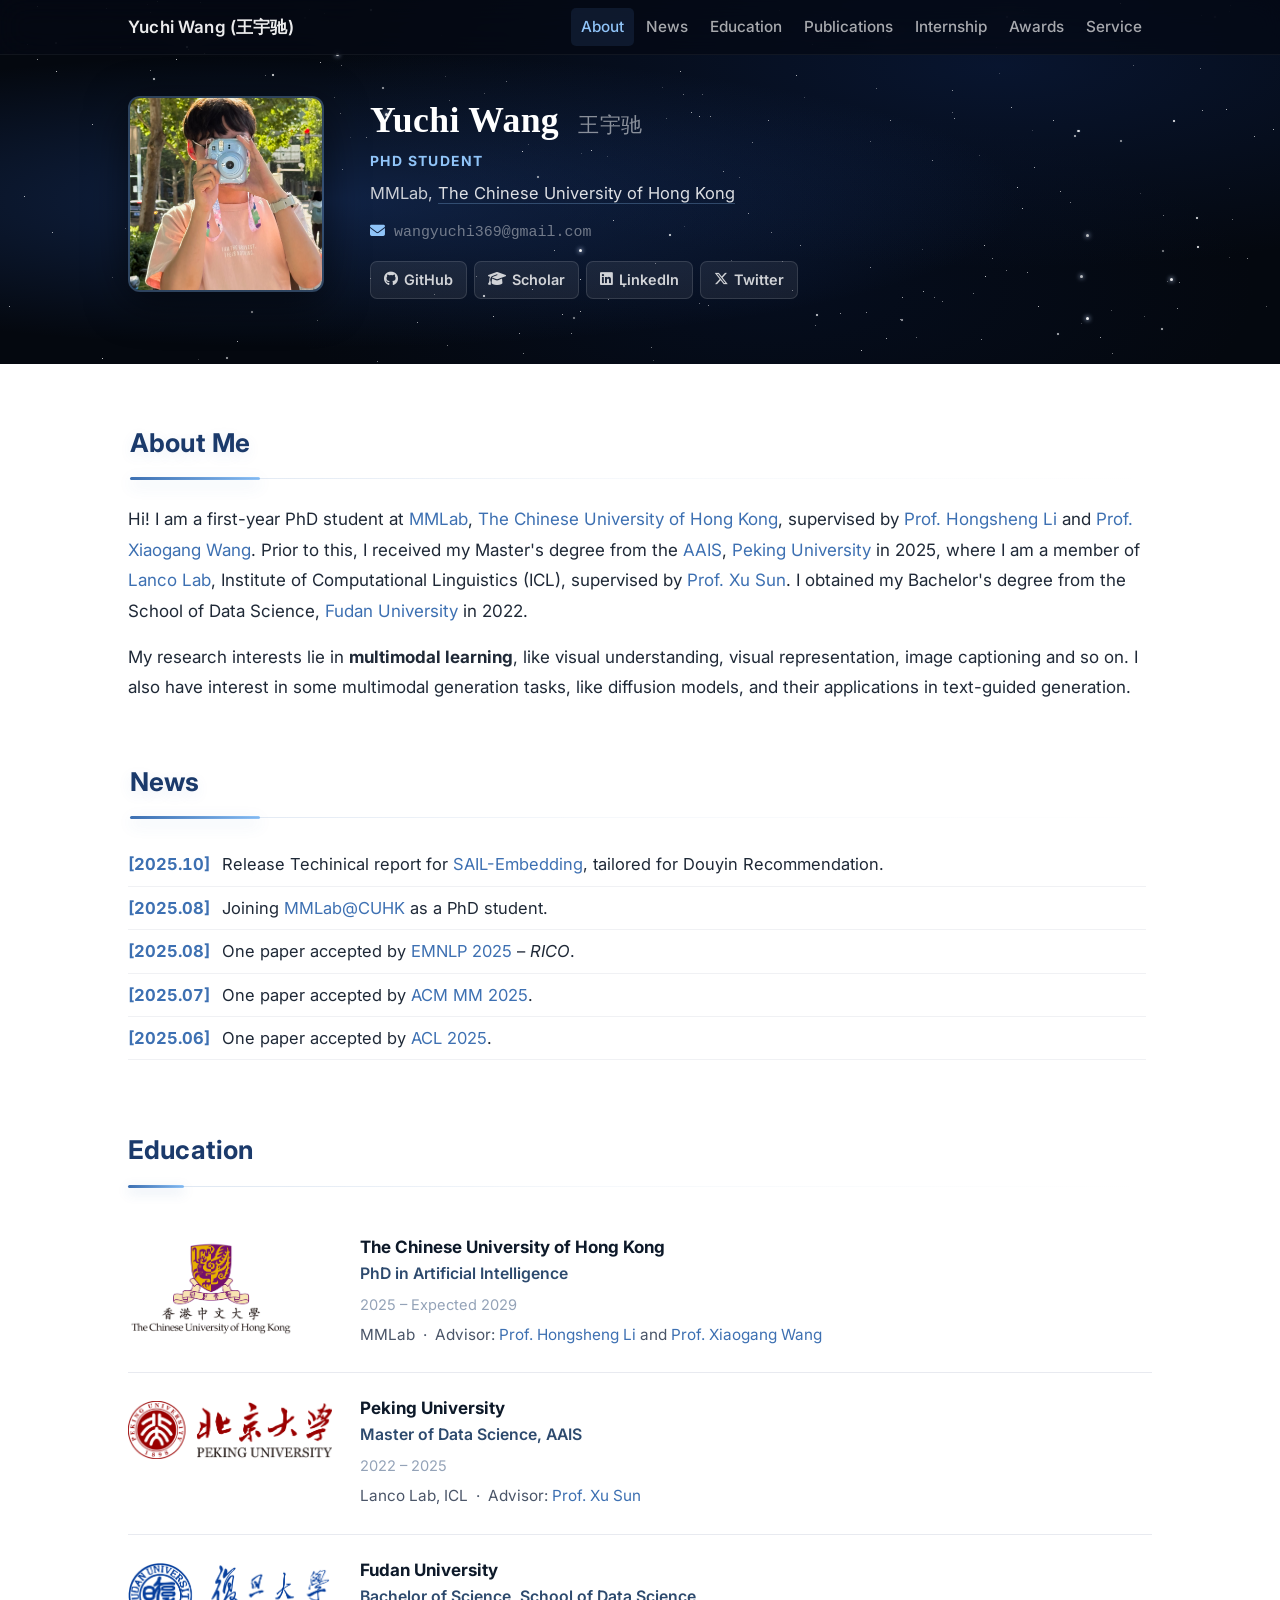
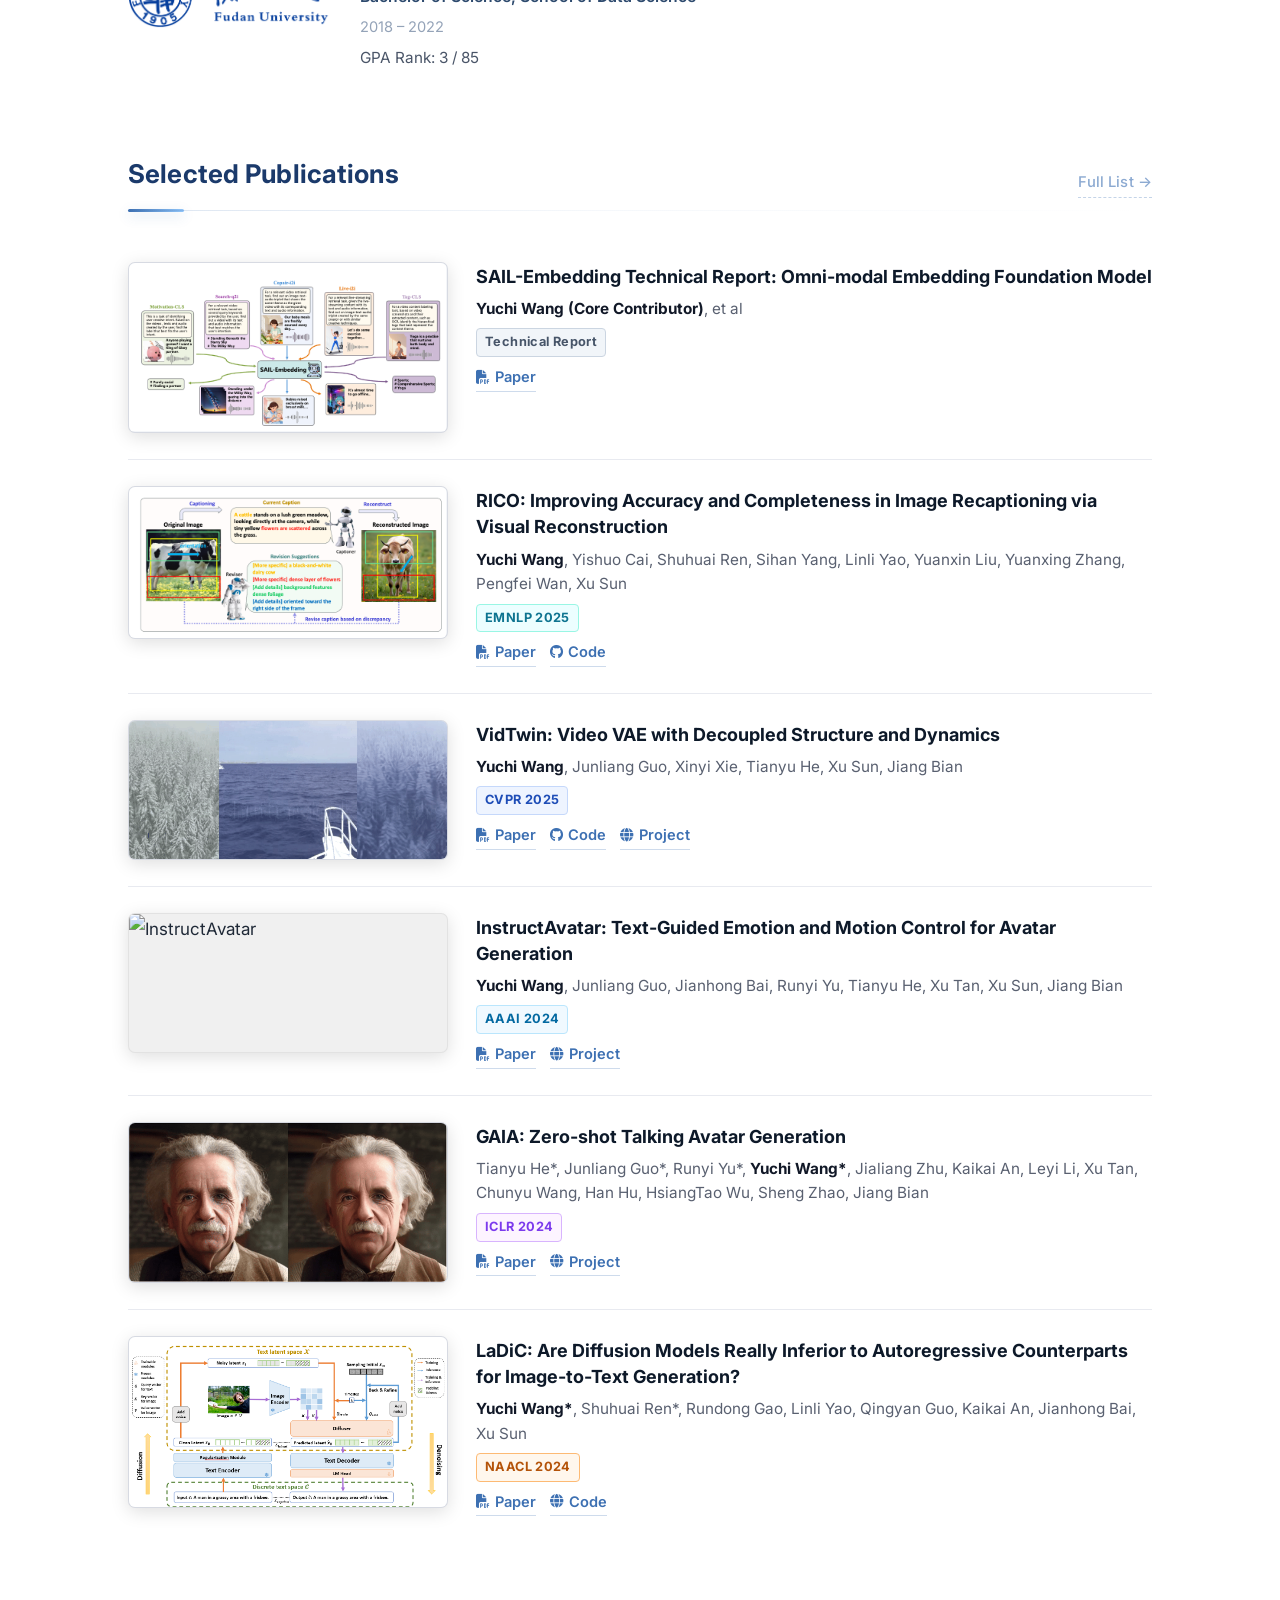
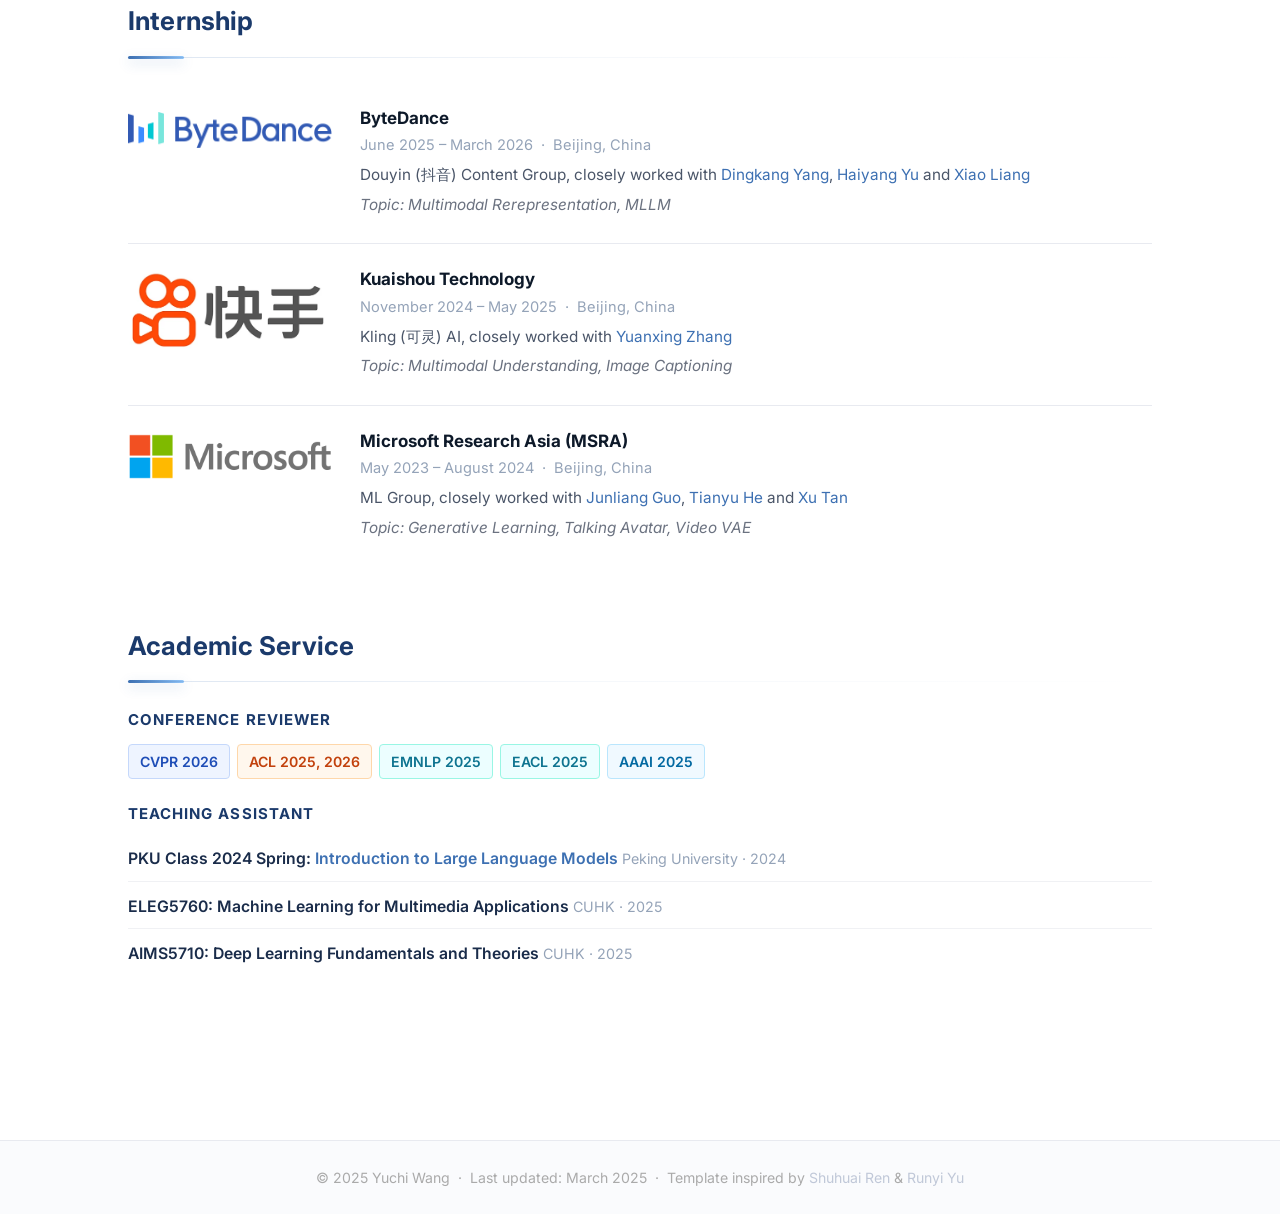
==== index.html @ 80d5db93 "init" ====
<!DOCTYPE html>
<html lang="en">
<head>
  <meta charset="UTF-8">
  <meta name="viewport" content="width=device-width, initial-scale=1.0">
  <meta name="description" content="Yuchi Wang – PhD Student at MMLab, CUHK">
  <meta name="author" content="Yuchi Wang">
  <title>Yuchi Wang (王宇驰)</title>

  <!-- Google Fonts -->
  <link rel="preconnect" href="https://fonts.googleapis.com">
  <link rel="preconnect" href="https://fonts.gstatic.com" crossorigin>
  <link href="https://fonts.googleapis.com/css2?family=Inter:wght@300;400;500;600;700&family=Lora:ital,wght@0,400;0,600;1,400&display=swap" rel="stylesheet">

  <!-- Font Awesome -->
  <link rel="stylesheet" href="https://cdnjs.cloudflare.com/ajax/libs/font-awesome/6.5.0/css/all.min.css">

  <link rel="stylesheet" href="style.css">
</head>

<body>

<!-- ===================== NAV ===================== -->
<nav id="navbar">
  <div class="nav-inner">
    <a class="nav-brand" href="#home">Yuchi Wang (王宇驰)</a>
    <button class="nav-toggle" id="navToggle" aria-label="Toggle menu">
      <i class="fa fa-bars"></i>
    </button>
    <ul class="nav-links" id="navLinks">
      <li><a href="#about">About</a></li>
      <li><a href="#news">News</a></li>
      <li><a href="#education">Education</a></li>
      <li><a href="#publications">Publications</a></li>
      <li><a href="#internship">Internship</a></li>
      <li><a href="#awards">Awards</a></li>
      <li><a href="#service">Service</a></li>
    </ul>
  </div>
</nav>

<!-- ===================== HERO ===================== -->
<section id="home" class="hero-section">
  <div class="hero-bg"></div>
  <div class="hero-content">
    <div class="hero-photo">
      <img src="assets/avatar.jpg" alt="Yuchi Wang" onerror="this.src='https://via.placeholder.com/260x260?text=Photo'">
    </div>
    <div class="hero-info">
      <h1 class="hero-name">Yuchi Wang <span class="hero-name-zh">王宇驰</span></h1>
      <div class="hero-title">PhD Student</div>
      <div class="hero-affil">
        MMLab, <a href="https://www.cuhk.edu.hk/" target="_blank">The Chinese University of Hong Kong</a>
      </div>
      <!-- <div class="hero-advisor">
        Advised by <a href="https://www.ee.cuhk.edu.hk/~hsli/" target="_blank">Prof. Hongsheng Li</a>
      </div> -->
      <div class="hero-email">
        <i class="fa fa-envelope"></i>&nbsp;wangyuchi369@gmail.com
      </div>
      <div class="hero-links">
        <a href="https://github.com/wangyuchi369" target="_blank" title="GitHub">
          <i class="fa-brands fa-github"></i><span>GitHub</span>
        </a>
        <a href="https://scholar.google.com/citations?user=RxuU_0YAAAAJ&hl" target="_blank" title="Google Scholar">
          <i class="fa-solid fa-graduation-cap"></i><span>Scholar</span>
        </a>
        <a href="https://www.linkedin.com/in/yuchi-wang-33b970230" target="_blank" title="LinkedIn">
          <i class="fa-brands fa-linkedin"></i><span>LinkedIn</span>
        </a>
        <a href="https://twitter.com/wangyuchi369" target="_blank" title="Twitter / X">
          <i class="fa-brands fa-x-twitter"></i><span>Twitter</span>
        </a>
        <!-- <a href="CV.pdf" target="_blank" title="CV">
          <i class="fa-solid fa-file-lines"></i><span>CV</span>
        </a> -->
      </div>
    </div>
  </div>
</section>

<!-- ===================== MAIN CONTENT ===================== -->
<main class="page-content">

  <!-- ABOUT -->
  <section id="about">
    <h2 class="section-heading">About Me</h2>
    <p>
      Hi! I am a first-year PhD student at <a href="https://mmlab.ie.cuhk.edu.hk/" target="_blank">MMLab</a>,
      <a href="https://www.cuhk.edu.hk/" target="_blank">The Chinese University of Hong Kong</a>,
      supervised by <a href="https://www.ee.cuhk.edu.hk/~hsli/" target="_blank">Prof. Hongsheng Li</a> and <a href="https://www.ee.cuhk.edu.hk/~xgwang/" target="_blank">Prof. Xiaogang Wang</a>.
      Prior to this, I received my Master's degree from the <a href="https://lancopku.github.io/" target="_blank">AAIS</a>,
      <a href="https://www.pku.edu.cn/" target="_blank">Peking University</a> in 2025, where I am a member of <a href="https://lancopku.github.io/" target="_blank">Lanco Lab</a>, Institute of Computational Linguistics (ICL), supervised by <a href="https://xusun26.github.io/" target="_blank">Prof. Xu Sun</a>. 
      I obtained my Bachelor's degree from the School of Data Science,
      <a href="https://www.fudan.edu.cn/" target="_blank">Fudan University</a> in 2022.
    </p>
    <p>
      My research interests lie in <strong>multimodal learning</strong>,
      like visual understanding, visual representation, image captioning and so on. I also have interest in some multimodal generation tasks, like
      diffusion models, and their applications in text-guided generation.
    </p>
    <!-- Uncomment if you're seeking positions
    <p class="callout">
      <i class="fa-solid fa-bullhorn"></i>
      I am actively looking for research opportunities. Feel free to reach out!
    </p>
    -->
  </section>

  <!-- NEWS -->
  <section id="news">
    <h2 class="section-heading">News</h2>
    <div class="news-box">
      <ul>
        <!-- <li><span class="news-date">[2025.07]</span> One paper accepted by <a href="https://aaai.org/conference/aaai/aaai-25/" target="_blank">AAAI 2025</a>.</li> -->
        <li><span class="news-date">[2025.10]</span> Release Techinical report for <a href="https://arxiv.org/abs/2510.12709" target="_blank">SAIL-Embedding</a>, tailored for Douyin Recommendation.</li>
        <li><span class="news-date">[2025.08]</span> Joining <a href="https://mmlab.ie.cuhk.edu.hk/" target="_blank">MMLab@CUHK</a> as a PhD student.</li>
        <li><span class="news-date">[2025.08]</span> One paper accepted by <a href="https://2025.emnlp.org/" target="_blank">EMNLP 2025</a> – <em>RICO</em>.</li>
        <li><span class="news-date">[2025.07]</span> One paper accepted by <a href="https://acmmm2025.org/" target="_blank">ACM MM 2025</a>.</li>
        <li><span class="news-date">[2025.06]</span> One paper accepted by <a href="https://2025.aclweb.org/" target="_blank">ACL 2025</a>.</li>
        <li><span class="news-date">[2025.02]</span> One paper accepted by <a href="https://cvpr.thecvf.com/Conferences/2025" target="_blank">CVPR 2025</a> – <em>VidTwin</em>.</li>
        <li><span class="news-date">[2024.12]</span> One paper accepted by <a href="https://aaai.org/conference/aaai/aaai-25/" target="_blank">AAAI 2025</a>.</li>
        <li><span class="news-date">[2024.12]</span> Two papers accepted by FinNLP@COLING 2025.</li>
        <li><span class="news-date">[2024.06]</span> We release the <a href="https://wangyuchi369.github.io/InstructAvatar/" target="_blank">InstructAvatar project page</a>!</li>
        <li><span class="news-date">[2024.05]</span> One paper accepted by <a href="https://2024.aclweb.org/" target="_blank">ACL 2024</a> (Findings).</li>
        <li><span class="news-date">[2024.03]</span> One paper accepted by <a href="https://2024.naacl.org/" target="_blank">NAACL 2024</a> – <em>LaDiC</em>.</li>
        <li><span class="news-date">[2024.01]</span> One paper accepted by <a href="https://iclr.cc/Conferences/2024" target="_blank">ICLR 2024</a> – <em>GAIA</em>.</li>
        <li><span class="news-date">[2023.10]</span> We release the <a href="https://www.microsoft.com/en-us/research/publication/gaia-zero-shot-talking-avatar-generation/" target="_blank">GAIA demo</a>!</li>
        <li><span class="news-date">[2023.10]</span> One paper accepted by FMDM@NeurIPS 2023.</li>
        <li><span class="news-date">[2023.05]</span> Starting internship at Microsoft Research Asia ML Group.</li>
        <li><span class="news-date">[2022.09]</span> Joining <a href="https://lancopku.github.io/" target="_blank">Lanco Lab</a>, Peking University.</li>
      </ul>
    </div>
  </section>


  <!-- EDUCATION -->
  <section id="education">
    <h2 class="section-heading">Education</h2>

    <div class="exp-item">
      <div class="exp-logo">
        <img src="assets/logos/cuhk.png" alt="CUHK" onerror="this.style.display='none'">
        <span class="exp-logo-fallback">CUHK</span>
      </div>
      <div class="exp-info">
        <div class="exp-org">The Chinese University of Hong Kong</div>
        <div class="exp-degree">PhD in Artificial Intelligence</div>
        <div class="exp-time">2025 – Expected 2029</div>
        <div class="exp-detail">MMLab &nbsp;·&nbsp; Advisor: <a href="https://www.ee.cuhk.edu.hk/~hsli/" target="_blank">Prof. Hongsheng Li</a> and <a href="https://www.ee.cuhk.edu.hk/~hsli/" target="_blank">Prof. Xiaogang Wang</a></div>
      </div>
    </div>

    <div class="exp-item">
      <div class="exp-logo">
        <img src="assets/logos/pku.png" alt="Peking University" onerror="this.style.display='none'">
        <span class="exp-logo-fallback">PKU</span>
      </div>
      <div class="exp-info">
        <div class="exp-org">Peking University</div>
        <div class="exp-degree">Master of Data Science, AAIS</div>
        <div class="exp-time">2022 – 2025</div>
        <div class="exp-detail">Lanco Lab, ICL &nbsp;·&nbsp; Advisor: <a href="https://www.ee.cuhk.edu.hk/~hsli/" target="_blank">Prof. Xu Sun</a></div>
      </div>
    </div>

    <div class="exp-item">
      <div class="exp-logo">
        <img src="assets/logos/fudan.png" alt="Fudan University" onerror="this.style.display='none'">
        <span class="exp-logo-fallback">Fudan</span>
      </div>
      <div class="exp-info">
        <div class="exp-org">Fudan University</div>
        <div class="exp-degree">Bachelor of Science, School of Data Science</div>
        <div class="exp-time">2018 – 2022</div>
        <div class="exp-detail">GPA Rank: 3 / 85</div>
      </div>
    </div>

  </section>
  
  <!-- PUBLICATIONS -->
  <section id="publications">
    <h2 class="section-heading">
      Selected Publications
      <a class="fulllist-link" href="fulllist.html">Full List &rarr;</a>
    </h2>

    <!-- ---- Category: Visual Understanding ---- -->
    <!-- <div class="pub-category-divider">
      <span>Visual Understanding</span>
    </div> -->

    <div class="pub-item">
      <div class="pub-img">
        <img src="assets/papers/sailemb.png" alt="SAIL" onerror="this.style.background='#f0f0f0'">
      </div>
      <div class="pub-info">
        <div class="pub-title">SAIL-Embedding Technical Report: Omni-modal Embedding Foundation Model</div>
        <div class="pub-authors"> <strong>Yuchi Wang (Core Contributor)</strong>, et al</div>
        <div class="pub-venue">
          <span class="venue-badge badge-report">Technical Report</span>
        </div>
        <div class="pub-links">
          <a href="https://arxiv.org/abs/2510.12709" target="_blank"><i class="fa fa-file-pdf"></i> Paper</a>
        </div>
      </div>
    </div>


    <div class="pub-item">
      <div class="pub-img">
        <img src="assets/papers/rico.png" alt="RICO" onerror="this.style.background='#f0f0f0'">
      </div>
      <div class="pub-info">
        <div class="pub-title">RICO: Improving Accuracy and Completeness in Image Recaptioning via Visual Reconstruction</div>
        <div class="pub-authors"><strong>Yuchi Wang</strong>, Yishuo Cai, Shuhuai Ren, Sihan Yang, Linli Yao, Yuanxin Liu, Yuanxing Zhang, Pengfei Wan, Xu Sun</div>
        <div class="pub-venue">
          <span class="venue-badge badge-emnlp">EMNLP 2025</span>
        </div>
        <div class="pub-links">
          <a href="https://arxiv.org/abs/2505.22613" target="_blank"><i class="fa fa-file-pdf"></i> Paper</a>
          <a href="https://github.com/wangyuchi369/RICO" target="_blank"><i class="fa-brands fa-github"></i> Code</a>
        </div>
      </div>
    </div>

    <!-- <div class="pub-item">
      <div class="pub-img">
        <img src="assets/papers/semantic_parsing.png" alt="ACL 2024" onerror="this.style.background='#f0f0f0'">
      </div>
      <div class="pub-info">
        <div class="pub-title">Semantic Parsing for Large Language Models [Placeholder Title]</div>
        <div class="pub-authors">[co-authors placeholder], <strong>Yuchi Wang</strong>, [co-authors placeholder]</div>
        <div class="pub-venue">
          <span class="venue-badge badge-acl">ACL 2024</span>
        </div>
        <div class="pub-links">
          <a href="#" target="_blank"><i class="fa fa-file-pdf"></i> Paper</a>
        </div>
      </div>
    </div> -->

    <!-- ---- Category: Visual Generation ---- -->
    <!-- <div class="pub-category-divider">
      <span>Visual Generation</span>
    </div> -->

    <div class="pub-item">
      <div class="pub-img">
        <!-- GIF supported – just swap the src -->
        <img src="assets/papers/vidtwin.gif" alt="VidTwin" onerror="this.src='assets/papers/vidtwin.png'; this.onerror=null; this.style.background='#f0f0f0'">
      </div>
      <div class="pub-info">
        <div class="pub-title">VidTwin: Video VAE with Decoupled Structure and Dynamics</div>
        <div class="pub-authors"><strong>Yuchi Wang</strong>, Junliang Guo, Xinyi Xie, Tianyu He, Xu Sun, Jiang Bian</div>
        <div class="pub-venue">
          <span class="venue-badge badge-cvpr">CVPR 2025</span>
        </div>
        <div class="pub-links">
          <a href="https://arxiv.org/abs/2412.17726" target="_blank"><i class="fa fa-file-pdf"></i> Paper</a>
          <a href="https://github.com/microsoft/VidTok/tree/main" target="_blank"><i class="fa-brands fa-github"></i> Code</a>
          <a href="https://vidtwin.github.io/" target="_blank"><i class="fa-solid fa-globe"></i> Project</a>
        </div>
      </div>
    </div>

    <div class="pub-item">
      <div class="pub-img">
        <img src="assets/papers/instructavatar.gif" alt="InstructAvatar" onerror="this.src='assets/papers/instructavatar.png'; this.onerror=null; this.style.background='#f0f0f0'">
      </div>
      <div class="pub-info">
        <div class="pub-title">InstructAvatar: Text-Guided Emotion and Motion Control for Avatar Generation</div>
        <div class="pub-authors"><strong>Yuchi Wang</strong>, Junliang Guo, Jianhong Bai, Runyi Yu, Tianyu He, Xu Tan, Xu Sun, Jiang Bian</div>
        <div class="pub-venue">
          <span class="venue-badge badge-aaai">AAAI 2024</span>
        </div>
        <div class="pub-links">
          <a href="https://arxiv.org/abs/2405.15758" target="_blank"><i class="fa fa-file-pdf"></i> Paper</a>
          <a href="https://wangyuchi369.github.io/InstructAvatar/" target="_blank"><i class="fa-solid fa-globe"></i> Project</a>
        </div>
      </div>
    </div>


    <div class="pub-item">
      <div class="pub-img">
        <img src="assets/papers/gaia.gif" alt="GAIA" onerror="this.src='assets/papers/instructavatar.png'; this.onerror=null; this.style.background='#f0f0f0'">
      </div>
      <div class="pub-info">
        <div class="pub-title">GAIA: Zero-shot Talking Avatar Generation</div>
        <div class="pub-authors">Tianyu He*, Junliang Guo*, Runyi Yu*, <strong>Yuchi Wang*</strong>, Jialiang Zhu, Kaikai An, Leyi Li, Xu Tan, Chunyu Wang, Han Hu, HsiangTao Wu, Sheng Zhao, Jiang Bian</div>
        <div class="pub-venue">
          <span class="venue-badge badge-iclr">ICLR 2024</span>
        </div>
        <div class="pub-links">
          <a href="https://arxiv.org/abs/2311.15230" target="_blank"><i class="fa fa-file-pdf"></i> Paper</a>
          <a href="https://www.microsoft.com/en-us/research/publication/gaia-zero-shot-talking-avatar-generation/" target="_blank"><i class="fa-solid fa-globe"></i> Project</a>
        </div>
      </div>
    </div>

    <div class="pub-item">
      <div class="pub-img">
        <img src="assets/papers/ladic.png" alt="ladic" onerror="this.src='assets/papers/instructavatar.png'; this.onerror=null; this.style.background='#f0f0f0'">
      </div>
      <div class="pub-info">
        <div class="pub-title">LaDiC: Are Diffusion Models Really Inferior to Autoregressive Counterparts for Image-to-Text Generation?</div>
        <div class="pub-authors"><strong>Yuchi Wang*</strong>, Shuhuai Ren*, Rundong Gao, Linli Yao, Qingyan Guo, Kaikai An, Jianhong Bai, Xu Sun</div>
        <div class="pub-venue">
          <span class="venue-badge badge-naacl">NAACL 2024</span>
        </div>
        <div class="pub-links">
          <a href="https://arxiv.org/abs/2404.10763" target="_blank"><i class="fa fa-file-pdf"></i> Paper</a>
          <a href="https://github.com/wangyuchi369/LaDiC" target="_blank"><i class="fa-solid fa-globe"></i> Code</a>
        </div>
      </div>
    </div>

  </section>

  <!-- INTERNSHIP -->
  <section id="internship">
    <h2 class="section-heading">Internship</h2>





    <div class="exp-item">
      <div class="exp-logo">
        <img src="assets/logos/ByteDance_logo.png" alt="ByteDance" onerror="this.style.display='none'">
        <span class="exp-logo-fallback">ByteDance</span>
      </div>
      <div class="exp-info">
        <div class="exp-org">ByteDance</div>
        <div class="exp-time">June 2025 – March 2026 &nbsp;·&nbsp; Beijing, China</div>
        <div class="exp-detail">Douyin (抖音) Content Group, closely worked with
          <a href="https://ydk122024.github.io/" target="_blank">Dingkang Yang</a>, <a href="https://scholar.google.com/citations?user=UdARxSMAAAAJ&hl=zh-CN" target="_blank">Haiyang Yu</a>
          and <a href="https://scholar.google.com/citations?user=FRW7i80AAAAJ&hl=zh-CN" target="_blank">Xiao Liang</a>
        </div>
        <em>Topic: Multimodal Rerepresentation, MLLM</em>
      </div>
    </div>


    <div class="exp-item">
      <div class="exp-logo">
        <img src="assets/logos/kuaishou.png" alt="Kuaishou" onerror="this.style.display='none'">
        <span class="exp-logo-fallback">Kling (可灵) Kuaishou Technology</span>
      </div>
      <div class="exp-info">
        <div class="exp-org">Kuaishou Technology</div>
        <div class="exp-time">November 2024 – May 2025 &nbsp;·&nbsp; Beijing, China</div>
        <div class="exp-detail">Kling (可灵) AI, closely worked with
          <a href="https://longo11070001.github.io/" target="_blank">Yuanxing Zhang</a>
        </div>
        <em>Topic: Multimodal Understanding, Image Captioning</em>
      </div>
    </div>

    <div class="exp-item">
      <div class="exp-logo">
        <img src="assets/logos/microsoft.png" alt="Microsoft Research Asia" onerror="this.style.display='none'">
        <span class="exp-logo-fallback">MSRA</span>
      </div>
      <div class="exp-info">
        <div class="exp-org">Microsoft Research Asia (MSRA)</div>
        <div class="exp-time">May 2023 – August 2024 &nbsp;·&nbsp; Beijing, China</div>
        <div class="exp-detail">ML Group, closely worked with
          <a href="https://lemmonation.github.io/" target="_blank">Junliang Guo</a>, <a href="https://scholar.google.com/citations?user=P08KU1YAAAAJ&hl=zh-CN" target="_blank">Tianyu He</a>
          and <a href="https://tan-xu.github.io/" target="_blank">Xu Tan</a>
        </div>
        <em>Topic: Generative Learning, Talking Avatar, Video VAE</em>
      </div>
    </div>

  </section>


  <!-- AWARDS -->
  <!-- <section id="awards">
    <h2 class="section-heading">Awards &amp; Honors</h2>
    <ul class="awards-list">
      <li><span class="award-year">2022</span> Outstanding Graduate, Fudan University</li>
      <li><span class="award-year">2021</span> National Scholarship</li> -->
      <!-- Add more as needed -->
    <!-- </ul>
  </section> -->

  <!-- ACADEMIC SERVICE -->
  <section id="service">
    <h2 class="section-heading">Academic Service</h2>
    <div class="service-block">
      <div class="service-role">Conference Reviewer</div>
      <div class="service-tags">
        <span class="stag tag-cvpr">CVPR 2026</span>
        <span class="stag tag-acl">ACL 2025, 2026</span>
        <span class="stag tag-emnlp">EMNLP 2025</span>
        <span class="stag tag-emnlp">EACL 2025</span>
        <span class="stag tag-aaai">AAAI 2025</span>
      </div>
      <div class="service-role">Teaching Assistant</div>
      <ul class="ta-list">
        <li>
          <span class="ta-course">
            PKU Class 2024 Spring: <a href="https://kunyuan827.github.io/llm2024/" target="_blank">Introduction to Large Language Models</a>
          </span>
          <span class="ta-meta">Peking University · 2024</span>
        </li>
        <li>
          <span class="ta-course">ELEG5760: Machine Learning for Multimedia Applications</span>
          <span class="ta-meta">CUHK · 2025</span>
        </li>
        <li>
          <span class="ta-course">AIMS5710: Deep Learning Fundamentals and Theories</span>
          <span class="ta-meta">CUHK · 2025</span>
        </li>
      </ul>
    </div>
    <!-- Add journal reviewer block if needed -->
  </section>

</main>

<!-- ===================== FOOTER ===================== -->
<footer>
  <p>
    &copy; 2025 Yuchi Wang &nbsp;·&nbsp;
    Last updated: March 2025 &nbsp;·&nbsp;
    Template inspired by
    <a href="https://renshuhuai-andy.github.io/" target="_blank">Shuhuai Ren</a>
    &amp; <a href="https://ingrid789.github.io/IngridYu/" target="_blank">Runyi Yu</a>
  </p>
</footer>

<script>
  // ── Star field ──────────────────────────────────────────
  (function() {
    const bg = document.querySelector('.hero-bg');
    if (!bg) return;
    const frag = document.createDocumentFragment();
    const total = 220;
    for (let i = 0; i < total; i++) {
      const s    = document.createElement('span');
      const r    = Math.random();
      // size: mostly 1px, some 2px, a few 3px
      const size = r > 0.96 ? 3 : r > 0.80 ? 2 : 1;
      // brightest stars get highest opacity
      const opMin = size === 3 ? 0.7 : size === 2 ? 0.5 : 0.25;
      const op    = (opMin + Math.random() * (1 - opMin)).toFixed(2);
      const dur   = (2.5 + Math.random() * 5).toFixed(1);
      const delay = (Math.random() * 8).toFixed(1);
      // 3px stars get a soft glow
      const glow  = size === 3
        ? `box-shadow:0 0 4px 1px rgba(200,220,255,0.6);`
        : size === 2 ? `box-shadow:0 0 2px rgba(200,220,255,0.3);` : '';
      s.style.cssText =
        `position:absolute;` +
        `left:${(Math.random()*100).toFixed(2)}%;` +
        `top:${(Math.random()*100).toFixed(2)}%;` +
        `width:${size}px;height:${size}px;border-radius:50%;` +
        `background:#fff;opacity:${op};` +
        `${glow}` +
        `animation:twinkle ${dur}s ${delay}s ease-in-out infinite alternate;` +
        `pointer-events:none`;
      frag.appendChild(s);
    }
    bg.appendChild(frag);
  })();

  // ── Sticky navbar ──────────────────────────────────────
  const navbar = document.getElementById('navbar');
  window.addEventListener('scroll', () => {
    navbar.classList.toggle('scrolled', window.scrollY > 60);
  });

  // Mobile menu toggle
  document.getElementById('navToggle').addEventListener('click', () => {
    document.getElementById('navLinks').classList.toggle('open');
  });

  // Close mobile menu on link click
  document.querySelectorAll('.nav-links a').forEach(link => {
    link.addEventListener('click', () => {
      document.getElementById('navLinks').classList.remove('open');
    });
  });

  // Active nav link on scroll
  const sections = document.querySelectorAll('section[id]');
  const navLinks = document.querySelectorAll('.nav-links a');
  const observer = new IntersectionObserver((entries) => {
    entries.forEach(entry => {
      if (entry.isIntersecting) {
        navLinks.forEach(a => a.classList.remove('active'));
        const active = document.querySelector(`.nav-links a[href="#${entry.target.id}"]`);
        if (active) active.classList.add('active');
      }
    });
  }, { rootMargin: '-40% 0px -55% 0px' });
  sections.forEach(s => observer.observe(s));

  // Section heading animation on scroll
  const headings = document.querySelectorAll('.section-heading');
  const headingObserver = new IntersectionObserver((entries) => {
    entries.forEach(entry => {
      entry.target.classList.toggle('section-focus', entry.isIntersecting);
    });
  }, { threshold: 0.5 });
  headings.forEach(h => headingObserver.observe(h));
</script>

</body>
</html>
---- style.css ----
/* ============================================================
   YUCHI WANG – Personal Homepage
   Accent: #3D70B2  |  Base: 17px  |  Name: Palatino
   Max-width: 1120px
   ============================================================ */

*, *::before, *::after { box-sizing: border-box; margin: 0; padding: 0; }
html { scroll-behavior: smooth; font-size: 17px; }
body {
  font-family: 'Inter', system-ui, -apple-system, sans-serif;
  color: #1f2937; background: #fff; line-height: 1.8;
}
a { color: #3D70B2; text-decoration: none; transition: color 0.2s; }
a:hover { color: #2558A0; }
p { margin-bottom: 0.9em; }
p:last-child { margin-bottom: 0; }

/* ── Shared container ──────────────────────── */
.hero-content, .page-content {
  max-width: 1120px; margin: 0 auto;
  padding-left: 48px; padding-right: 48px; width: 100%;
}

/* ── Navbar ────────────────────────────────── */
#navbar {
  position: fixed; top: 0; left: 0; right: 0; z-index: 1000;
  background: rgba(5,9,20,0.72); backdrop-filter: blur(14px);
  -webkit-backdrop-filter: blur(14px);
  border-bottom: 1px solid rgba(255,255,255,0.05);
  transition: background 0.3s, box-shadow 0.3s;
}
#navbar.scrolled {
  background: rgba(4,8,18,0.96);
  box-shadow: 0 2px 28px rgba(0,0,0,0.35);
}
.nav-inner {
  max-width: 1120px; margin: 0 auto;
  padding: 0 48px; height: 54px;
  display: flex; align-items: center; gap: 20px;
}
.nav-brand {
  font-size: 1rem; font-weight: 600;
  color: rgba(255,255,255,0.92) !important;
  white-space: nowrap; flex-shrink: 0; letter-spacing: 0.01em;
}
.nav-brand:hover { color: #90C4F8 !important; }
.nav-links { display: flex; list-style: none; gap: 2px; margin-left: auto; }
.nav-links a {
  display: block; padding: 5px 10px;
  font-size: 0.9rem; font-weight: 500;
  color: rgba(255,255,255,0.65); border-radius: 5px;
  transition: color 0.2s, background 0.2s;
}
.nav-links a:hover, .nav-links a.active {
  color: #90C4F8; background: rgba(100,170,255,0.1);
}
.nav-toggle {
  display: none; margin-left: auto; background: none; border: none;
  color: rgba(255,255,255,0.75); font-size: 1.15rem; cursor: pointer; padding: 6px;
}

/* ── Hero / Starry sky ─────────────────────── */
.hero-section {
  position: relative; min-height: 310px;
  display: flex; align-items: center;
  padding: 96px 0 62px; overflow: hidden;
}
.hero-bg {
  position: absolute; inset: 0;
  background:
    radial-gradient(ellipse at 25% 55%, rgba(40,85,170,0.35) 0%, transparent 52%),
    radial-gradient(ellipse at 78% 18%, rgba(20,55,130,0.28) 0%, transparent 48%),
    radial-gradient(ellipse at 60% 80%, rgba(10,35,90,0.2) 0%, transparent 45%),
    #04080F;
  z-index: 0; overflow: hidden;
}
@keyframes twinkle { to { opacity: 0.03; transform: scale(0.6); } }

.hero-content {
  position: relative; z-index: 1;
  display: flex; align-items: center; gap: 46px;
}
.hero-photo { flex-shrink: 0; }
.hero-photo img {
  width: 196px; height: 196px; object-fit: cover;
  border-radius: 12px; border: 2px solid rgba(144,196,248,0.28);
  box-shadow: 0 10px 40px rgba(0,0,0,0.55);
}
.hero-info { color: #fff; flex: 1; min-width: 0; }
.hero-name {
  font-family: 'Palatino Linotype', Palatino, Georgia, 'Times New Roman', serif;
  font-size: 2.1rem; font-weight: 700; line-height: 1.2;
  margin-bottom: 6px; color: #fff; letter-spacing: 0.01em;
}
.hero-name-zh {
  font-size: 1.25rem; font-weight: 400;
  color: rgba(255,255,255,0.52); margin-left: 10px;
}
.hero-title {
  font-size: 0.82rem; font-weight: 700; color: #90C4F8;
  letter-spacing: 0.1em; text-transform: uppercase; margin-bottom: 6px;
}
.hero-affil, .hero-advisor {
  font-size: 0.97rem; color: rgba(255,255,255,0.78); margin-bottom: 3px;
}
.hero-affil a, .hero-advisor a {
  color: rgba(255,255,255,0.86);
  border-bottom: 1px solid rgba(144,196,248,0.28);
}
.hero-affil a:hover, .hero-advisor a:hover {
  color: #90C4F8; border-bottom-color: #90C4F8;
}
.hero-email {
  font-size: 0.88rem; font-family: 'Courier New', monospace;
  color: rgba(255,255,255,0.42); margin: 10px 0 15px;
}
.hero-email i { color: #90C4F8; }
.hero-links { display: flex; gap: 7px; flex-wrap: wrap; }
.hero-links a {
  display: inline-flex; align-items: center; gap: 6px;
  padding: 5px 13px; border-radius: 7px;
  font-size: 0.85rem; font-weight: 600;
  color: rgba(255,255,255,0.8);
  background: rgba(255,255,255,0.07);
  border: 1px solid rgba(255,255,255,0.12);
  transition: background 0.2s, border-color 0.2s, color 0.2s, transform 0.2s;
}
.hero-links a:hover {
  background: rgba(100,170,255,0.18);
  border-color: rgba(144,196,248,0.45);
  color: #90C4F8; transform: translateY(-2px);
}

/* ── Page content ──────────────────────────── */
.page-content { padding-top: 0; padding-bottom: 72px; }

/* ── Section headings ──────────────────────── */
section { padding-top: 56px; }
.section-heading {
  position: relative; display: flex; align-items: baseline; gap: 16px;
  width: 100%; margin-bottom: 24px; padding-bottom: 14px;
  color: #1B3A6B; font-size: 1.52rem; font-weight: 700;
  letter-spacing: 0.005em; transform-origin: left center;
  transition: transform 0.24s, letter-spacing 0.28s, text-shadow 0.28s;
}
.section-heading::before {
  content: ""; position: absolute; left: 0; bottom: 0;
  width: 56px; height: 3px; border-radius: 999px;
  background: linear-gradient(90deg, #3D70B2 0%, #90C4F8 100%);
  box-shadow: 0 4px 12px rgba(61,112,178,0.25);
  transition: width 0.32s ease, box-shadow 0.3s;
}
.section-heading::after {
  content: ""; position: absolute; left: 0; right: 0; bottom: 1px;
  height: 1px; border-radius: 999px;
  background: linear-gradient(90deg,
    rgba(61,112,178,0.18) 0%, rgba(61,112,178,0.05) 45%, transparent 100%);
}
.section-heading:hover, .section-heading.section-focus {
  transform: translateX(2px); text-shadow: 0 4px 14px rgba(61,112,178,0.1);
}
.section-heading:hover::before, .section-heading.section-focus::before {
  width: 130px; box-shadow: 0 5px 16px rgba(61,112,178,0.2);
}
.fulllist-link {
  font-size: 0.87rem; font-weight: 500;
  color: rgba(61,112,178,0.6);
  border-bottom: 1px dashed rgba(61,112,178,0.3);
  align-self: flex-end; padding-bottom: 1px;
  margin-left: auto; white-space: nowrap;
}
.fulllist-link:hover { color: #3D70B2; border-bottom-style: solid; }

/* ── News ──────────────────────────────────── */
.news-box {
  height: 228px; overflow-y: auto; padding-right: 6px;
  scrollbar-width: thin; scrollbar-color: rgba(61,112,178,0.28) transparent;
}
.news-box::-webkit-scrollbar { width: 4px; }
.news-box::-webkit-scrollbar-thumb {
  background: rgba(61,112,178,0.28); border-radius: 999px;
}
.news-box ul { list-style: none; padding: 0; }
.news-box li {
  padding: 8px 0; border-bottom: 1px solid #f0f1f4;
  font-size: 0.97rem; line-height: 1.6;
}
.news-box li:last-child { border-bottom: none; }
.news-date {
  font-weight: 700; color: #3D70B2;
  margin-right: 7px; font-variant-numeric: tabular-nums;
}

/* ── Publications (flat) ───────────────────── */
.pub-category-divider {
  display: flex; align-items: center; gap: 14px;
  margin: 30px 0 4px;
  font-size: 0.78rem; font-weight: 700;
  letter-spacing: 0.12em; text-transform: uppercase; color: #3D70B2;
}
.pub-category-divider::before, .pub-category-divider::after {
  content: ""; flex: 1; height: 1px; border-radius: 999px;
  background: rgba(61,112,178,0.22);
}

.pub-item {
  display: flex; gap: 28px; padding: 26px 0;
  border-bottom: 1px solid #e8eaf0; align-items: flex-start;
}
.pub-item:last-of-type { border-bottom: none; }

.pub-img { flex-shrink: 0; width: 320px; }
.pub-img img {
  width: 100%; height: auto; min-height: 140px; max-height: 210px;
  object-fit: cover; border-radius: 7px;
  border: 1px solid rgba(0,0,0,0.06);
  box-shadow: 0 4px 18px rgba(0,0,0,0.13);
  background: #e4e8f0; display: block;
  cursor: zoom-in; transition: box-shadow 0.2s, transform 0.2s;
}
.pub-img img:hover {
  box-shadow: 0 6px 24px rgba(0,0,0,0.2); transform: scale(1.01);
}

.pub-info {
  display: flex; flex-direction: column;
  gap: 7px; justify-content: flex-start;
  flex: 1; min-width: 0; padding-top: 2px;
}
.pub-title {
  font-size: 1.06rem; font-weight: 700;
  color: #0d1929; line-height: 1.45;
}
.pub-authors { font-size: 0.9rem; color: #596070; line-height: 1.6; }
.pub-authors strong { color: #111827; font-weight: 700; }

.pub-venue { display: flex; flex-wrap: wrap; gap: 5px; align-items: center; }

/* ── Venue badges — small rounded rect ─────── */
.venue-badge {
  display: inline-block; padding: 2px 8px;
  border-radius: 4px; font-size: 0.75rem; font-weight: 700;
  letter-spacing: 0.03em; border: 1px solid transparent;
}
.badge-cvpr    { background: #eef4ff; border-color: #c5d8fb; color: #1e4db7; }
.badge-iccv    { background: #f0fdf4; border-color: #bbf7d0; color: #14694d; }
.badge-eccv    { background: #fefce8; border-color: #fde68a; color: #854d0e; }
.badge-neurips { background: #fdf4ff; border-color: #e9d5ff; color: #6b21a8; }
.badge-acl     { background: #fff7ed; border-color: #fed7aa; color: #c2410c; }
.badge-emnlp   { background: #ecfeff; border-color: #99f6e4; color: #0e7490; }
.badge-aaai    { background: #f0f9ff; border-color: #bae6fd; color: #0369a1; }
.badge-iclr    { background: #fdf4ff; border-color: #d8b4fe; color: #7c3aed; }
.badge-naacl   { background: #fff7ed; border-color: #fdba74; color: #b45309; }
.badge-acmm    { background: #fdf2f8; border-color: #f0abfc; color: #a21caf; }
.badge-coling  { background: #f0fdf4; border-color: #86efac; color: #166534; }
.badge-arxiv   { background: #f8f9fb; border-color: #dde1ea; color: #64748b; }
.badge-report  { background: #f1f5f9; border-color: #cbd5e1; color: #475569; }
.badge-highlight { background: rgba(251,191,36,0.1); border-color: rgba(251,191,36,0.4); color: #a16207; }
.badge-oral    { background: rgba(239,68,68,0.08); border-color: rgba(239,68,68,0.3); color: #b91c1c; }

.pub-links { display: flex; gap: 14px; flex-wrap: wrap; }
.pub-links a {
  display: inline-flex; align-items: center; gap: 5px;
  font-size: 0.86rem; font-weight: 600; color: #3D70B2;
  border-bottom: 1px solid rgba(61,112,178,0.25);
  transition: color 0.2s, border-color 0.2s;
}
.pub-links a:hover { color: #2558A0; border-bottom-color: #2558A0; }
.pub-links a i { font-size: 0.8rem; }

/* ── Education & Internship (flat) ─────────── */
.exp-item {
  display: flex; align-items: flex-start; gap: 28px;
  padding: 24px 0; border-bottom: 1px solid #e8eaf0;
}
.exp-item:last-of-type { border-bottom: none; }
.exp-logo {
  flex-shrink: 0; width: 204px; padding-top: 4px;
  display: flex; align-items: flex-start; justify-content: flex-start;
}
.exp-logo img {
  max-width: 204px; max-height: 96px;
  width: auto; height: auto; object-fit: contain;
}
.exp-logo-fallback {
  font-size: 0.88rem; font-weight: 700; color: #94a3b8; letter-spacing: 0.06em;
}
.exp-logo img + .exp-logo-fallback { display: none; }
.exp-info { flex: 1; }
.exp-org { font-size: 1rem; font-weight: 700; color: #0d1929; margin-bottom: 2px; line-height: 1.3; }
.exp-degree { font-size: 0.93rem; font-weight: 600; color: #2d4a6e; }
.exp-time { font-size: 0.86rem; color: #94a3b8; margin: 3px 0; }
.exp-detail { font-size: 0.9rem; color: #4a5568; }
.exp-detail em, .exp-info > em { font-style: italic; font-size: 0.9rem; color: #6b7280; }

/* ── Awards ────────────────────────────────── */
.awards-list { list-style: none; padding: 0; }
.awards-list li {
  padding: 7px 0 7px 14px;
  border-left: 2px solid rgba(61,112,178,0.22);
  margin-bottom: 6px; font-size: 0.97rem; color: #333;
  transition: border-color 0.2s;
}
.awards-list li:hover { border-left-color: #3D70B2; }
.award-year { font-weight: 700; color: #3D70B2; margin-right: 10px; }

/* ── Academic Service ──────────────────────── */
.service-block { margin-bottom: 28px; }
.service-role {
  font-weight: 700; font-size: 0.88rem; color: #1B3A6B;
  text-transform: uppercase; letter-spacing: 0.07em; margin: 22px 0 10px;
}
.service-block .service-role:first-child { margin-top: 0; }
.service-tags { display: flex; flex-wrap: wrap; gap: 7px; }
.stag {
  display: inline-block; padding: 4px 11px;
  border-radius: 4px; font-size: 0.83rem; font-weight: 600;
  border: 1px solid transparent; cursor: default;
  transition: transform 0.18s, box-shadow 0.18s;
}
.stag:hover { transform: translateY(-2px); box-shadow: 0 4px 10px rgba(0,0,0,0.08); }
.tag-cvpr    { background: #eef4ff; border-color: #c5d8fb; color: #1e4db7; }
.tag-iccv    { background: #f0fdf4; border-color: #bbf7d0; color: #14694d; }
.tag-eccv    { background: #fefce8; border-color: #fde68a; color: #854d0e; }
.tag-neurips { background: #fdf4ff; border-color: #e9d5ff; color: #6b21a8; }
.tag-acl     { background: #fff7ed; border-color: #fed7aa; color: #c2410c; }
.tag-emnlp   { background: #ecfeff; border-color: #99f6e4; color: #0e7490; }
.tag-aaai    { background: #f0f9ff; border-color: #bae6fd; color: #0369a1; }
.tag-iclr    { background: #fdf4ff; border-color: #d8b4fe; color: #7c3aed; }

/* TA list */
.ta-list { list-style: none; padding: 0; display: flex; flex-direction: column; gap: 4px; }
.ta-list li {
  font-size: 0.93rem; color: #374151; padding: 7px 0;
  border-bottom: 1px solid #f0f1f4;
  display: flex; align-items: baseline; flex-wrap: wrap; gap: 4px;
}
.ta-list li:last-child { border-bottom: none; }
.ta-course { font-weight: 600; color: #1a2c4a; }
.ta-meta   { font-size: 0.84rem; color: #94a3b8; }

/* ── Lightbox ──────────────────────────────── */
.lb-overlay {
  display: none; position: fixed; inset: 0;
  background: rgba(0,0,0,0.88); z-index: 9999;
  cursor: zoom-out; place-items: center;
}
.lb-overlay.open { display: grid; }
.lb-overlay img {
  max-width: 90vw; max-height: 88vh;
  border-radius: 10px;
  box-shadow: 0 24px 72px rgba(0,0,0,0.65);
  cursor: default; animation: lbIn 0.18s ease;
}
@keyframes lbIn { from { opacity: 0; transform: scale(0.94); } to { opacity: 1; transform: scale(1); } }
.lb-close {
  position: fixed; top: 20px; right: 28px;
  color: rgba(255,255,255,0.75); font-size: 1.8rem;
  cursor: pointer; line-height: 1; z-index: 10000;
  transition: color 0.2s;
}
.lb-close:hover { color: #fff; }

/* ── Footer ────────────────────────────────── */
footer {
  margin-top: 64px; padding: 24px 48px;
  text-align: center; font-size: 0.83rem; color: #aaa;
  border-top: 1px solid #e8eaf0; background: #fafbfd;
}
footer a { color: #c0c8d8; }
footer a:hover { color: #3D70B2; }

/* ── Responsive ────────────────────────────── */
@media (max-width: 820px) {
  html { font-size: 15px; }
  .hero-content, .page-content, .nav-inner { padding-left: 20px; padding-right: 20px; }
  footer { padding-left: 20px; padding-right: 20px; }
  .nav-links {
    display: none; flex-direction: column;
    position: absolute; top: 54px; left: 0; right: 0;
    background: rgba(4,8,18,0.97); padding: 10px 14px; gap: 2px;
  }
  .nav-links.open { display: flex; }
  .nav-toggle { display: block; }
  .hero-content { flex-direction: column; align-items: flex-start; gap: 18px; }
  .hero-photo img { width: 144px; height: 144px; }
  .hero-name { font-size: 1.55rem; }
  .pub-item { flex-direction: column; }
  .pub-img { width: 100%; }
  .pub-img img { max-height: 220px; min-height: unset; }
  .exp-item { flex-direction: column; gap: 12px; }
  .exp-logo { width: auto; }
  .exp-logo img { max-height: 60px; }
  .section-heading { font-size: 1.3rem; }
  .section-heading::before { width: 42px; }
  .section-heading:hover::before { width: 90px; }
}
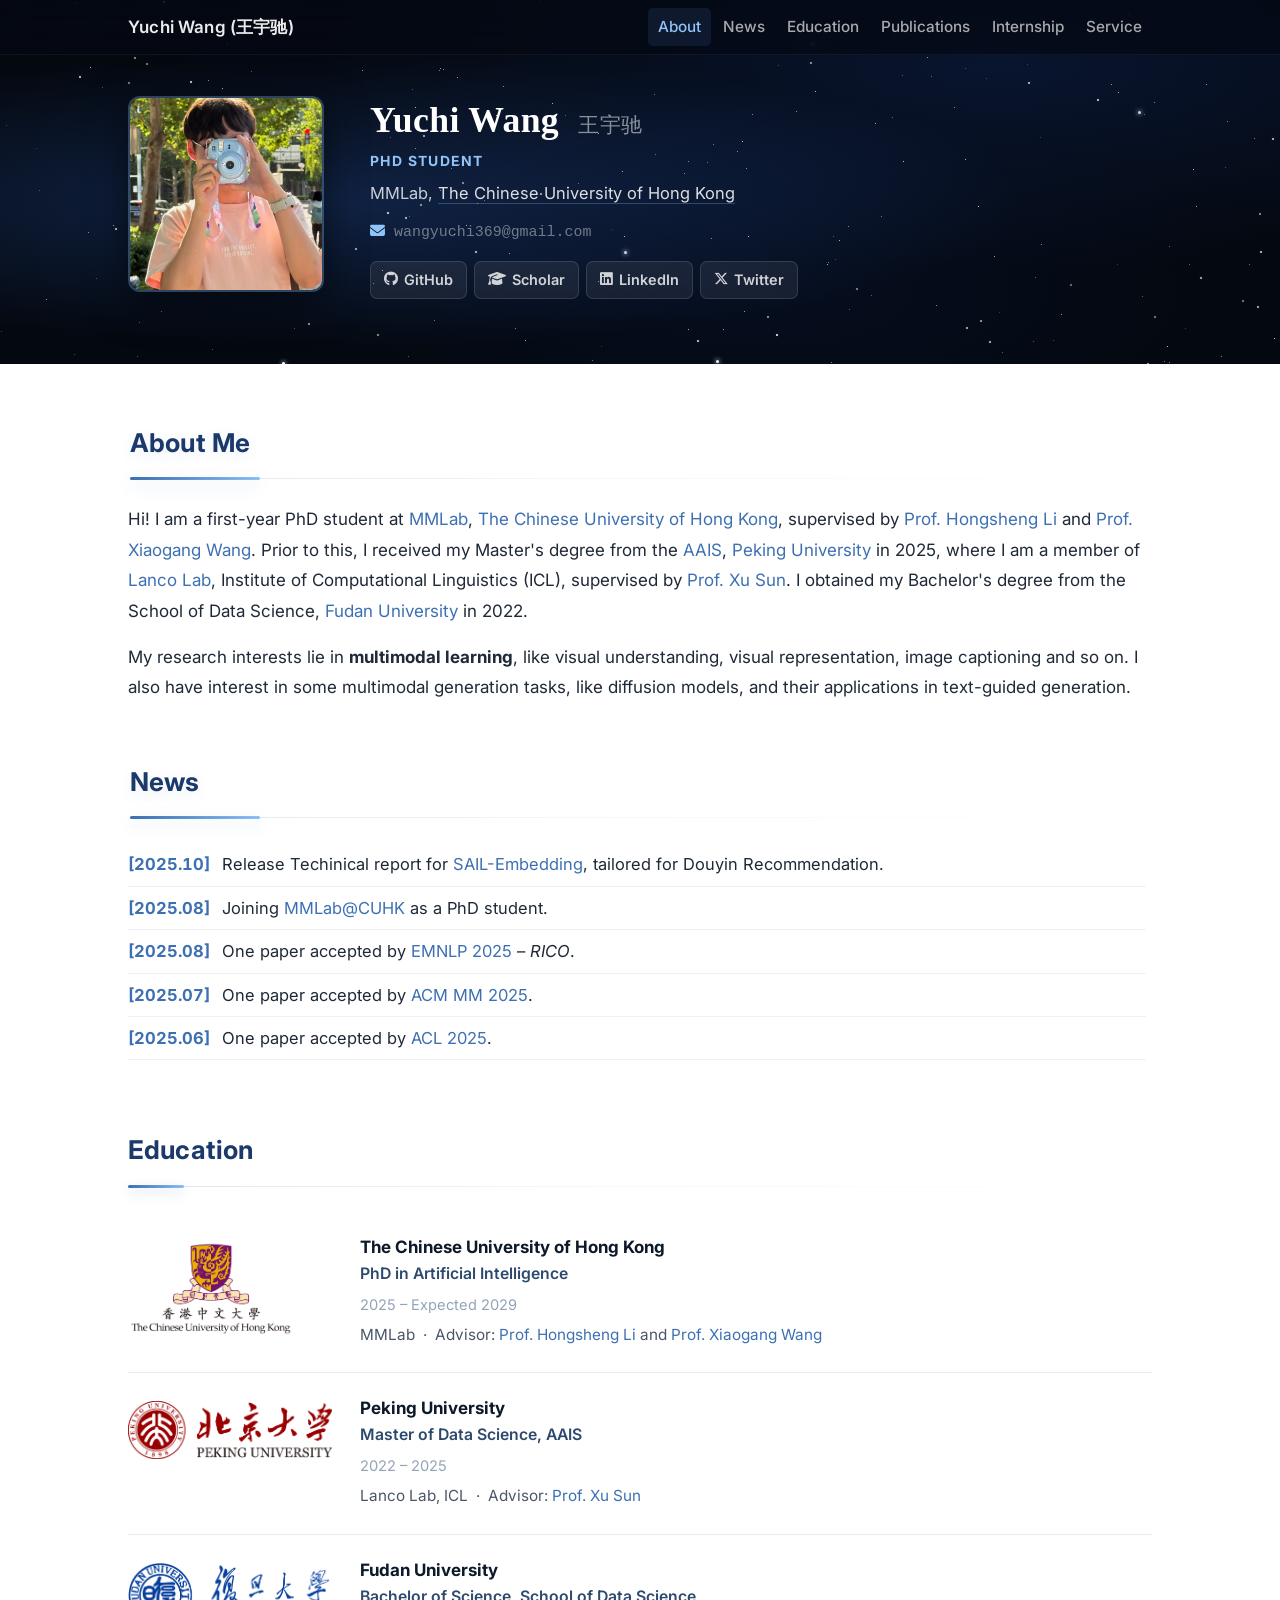
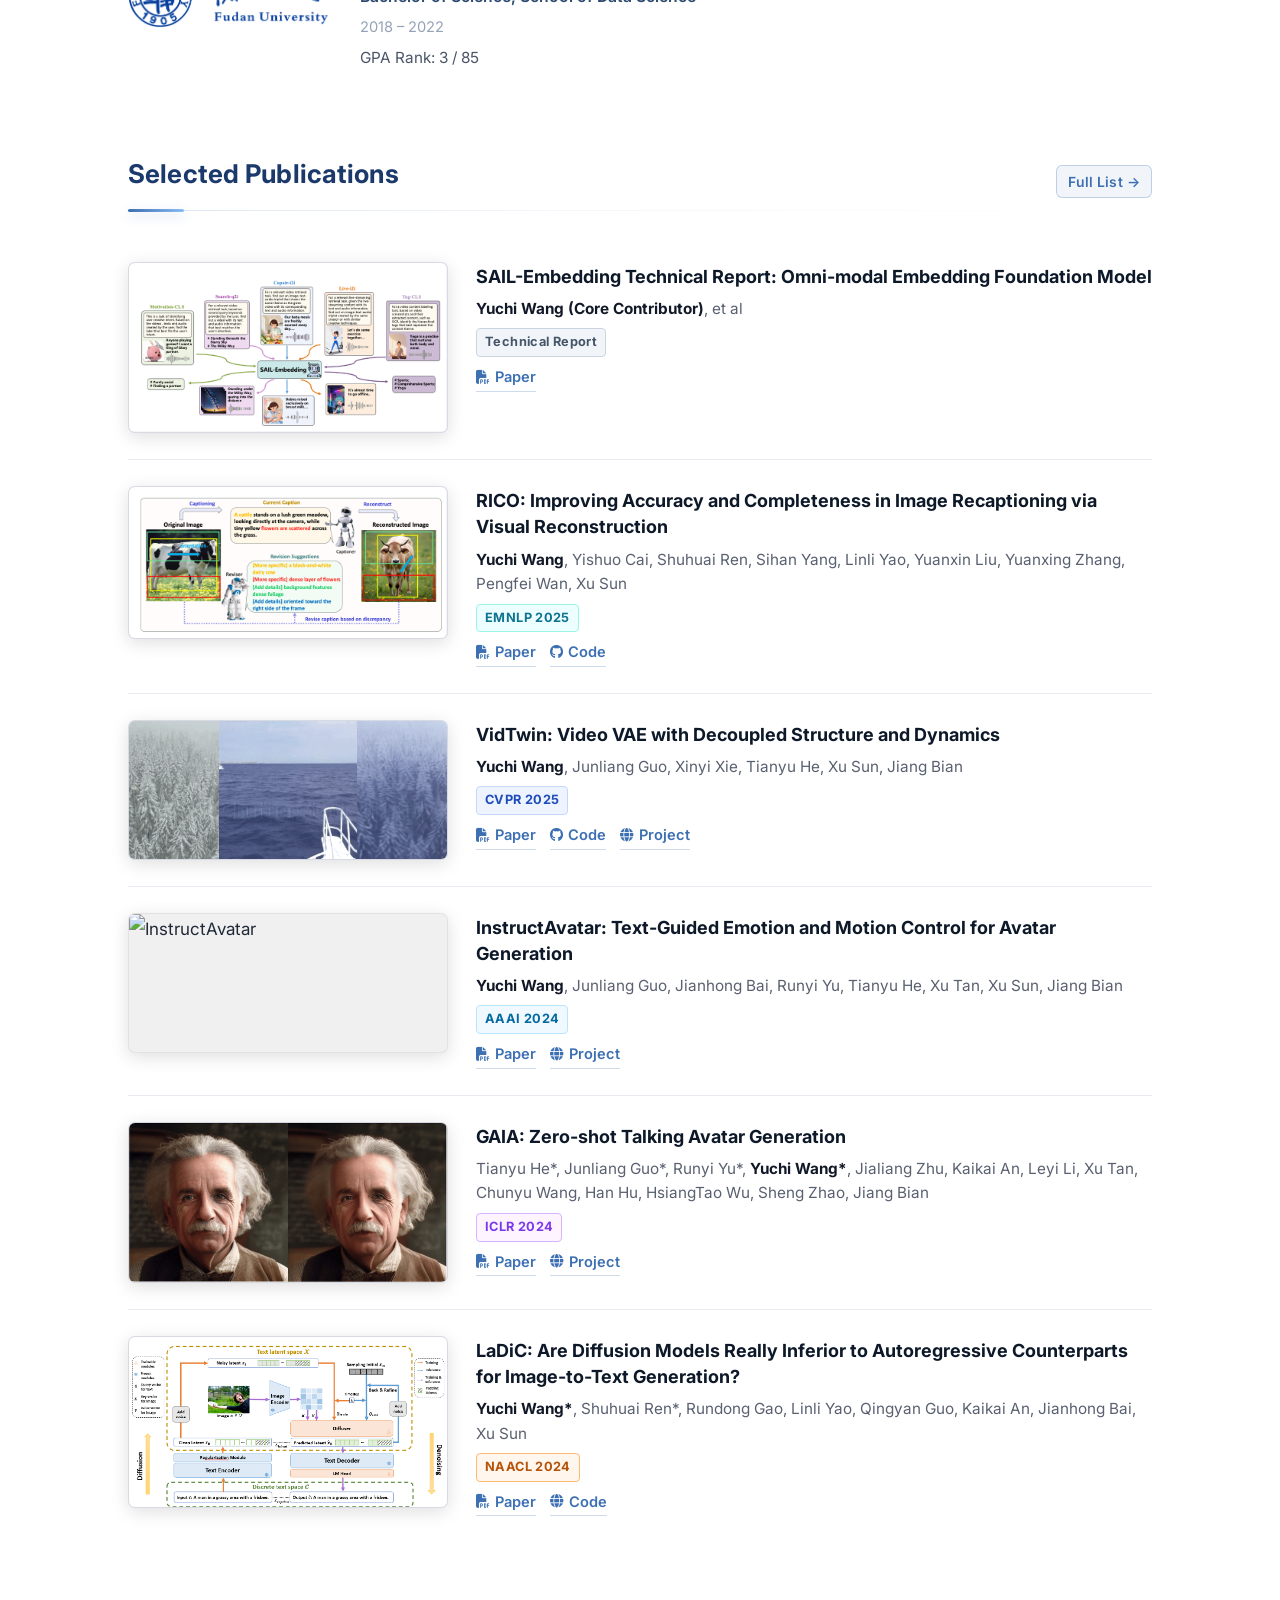
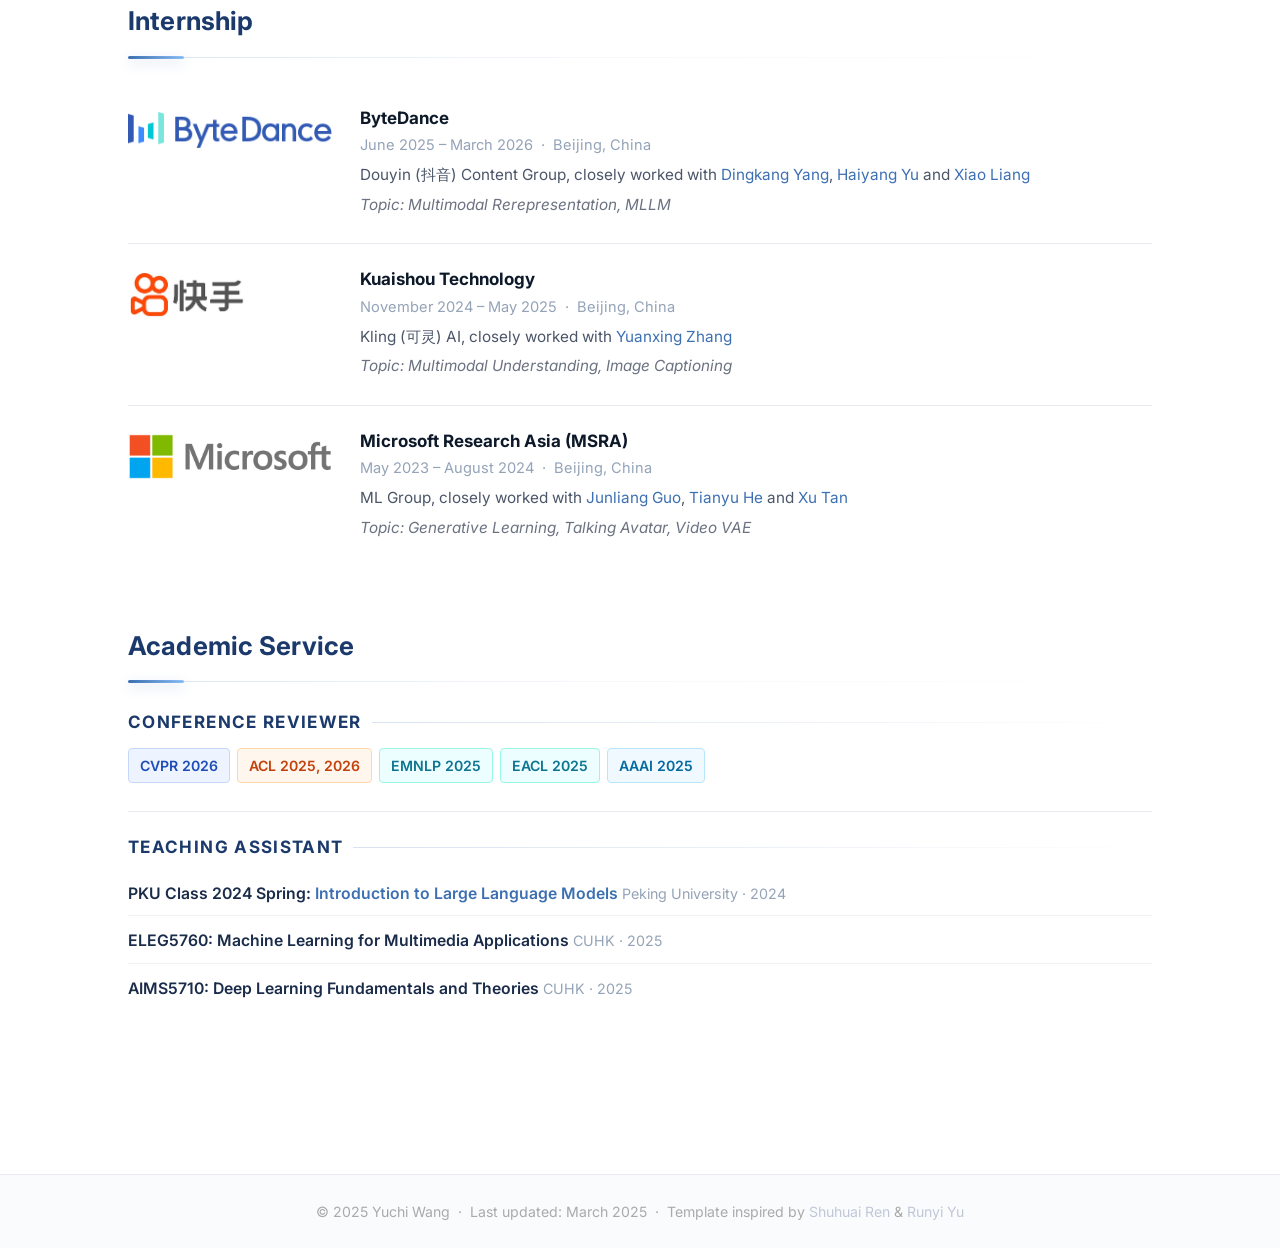
==== commit ef7baead: "update icon" ====
--- a/index.html
+++ b/index.html
@@ -16,6 +16,7 @@
   <link rel="stylesheet" href="https://cdnjs.cloudflare.com/ajax/libs/font-awesome/6.5.0/css/all.min.css">
 
   <link rel="stylesheet" href="style.css">
+  <link rel="icon" href="assets/icon.png" type="image/png">
 </head>
 
 <body>
@@ -33,7 +34,7 @@
       <li><a href="#education">Education</a></li>
       <li><a href="#publications">Publications</a></li>
       <li><a href="#internship">Internship</a></li>
-      <li><a href="#awards">Awards</a></li>
+      <!-- <li><a href="#awards">Awards</a></li> -->
       <li><a href="#service">Service</a></li>
     </ul>
   </div>
@@ -346,7 +347,7 @@
 
     <div class="exp-item">
       <div class="exp-logo">
-        <img src="assets/logos/kuaishou.png" alt="Kuaishou" onerror="this.style.display='none'">
+        <img src="assets/logos/kuaishou.png" alt="Kuaishou" class="logo-compact" onerror="this.style.display='none'">
         <span class="exp-logo-fallback">Kling (可灵) Kuaishou Technology</span>
       </div>
       <div class="exp-info">
@@ -422,6 +423,12 @@
   </section>
 
 </main>
+
+<!-- ===================== LIGHTBOX ===================== -->
+<div class="lb-overlay" id="lbOverlay">
+  <span class="lb-close" id="lbClose">&times;</span>
+  <img id="lbImg" src="" alt="">
+</div>
 
 <!-- ===================== FOOTER ===================== -->
 <footer>
@@ -509,6 +516,29 @@
     });
   }, { threshold: 0.5 });
   headings.forEach(h => headingObserver.observe(h));
+
+  // ── Lightbox ────────────────────────────────────────────
+  const lbOverlay = document.getElementById('lbOverlay');
+  const lbImg     = document.getElementById('lbImg');
+  const lbClose   = document.getElementById('lbClose');
+
+  document.querySelectorAll('.pub-img img').forEach(img => {
+    img.addEventListener('click', () => {
+      lbImg.src = img.src;
+      lbImg.alt = img.alt;
+      lbOverlay.classList.add('open');
+      document.body.style.overflow = 'hidden';
+    });
+  });
+
+  function closeLb() {
+    lbOverlay.classList.remove('open');
+    lbImg.src = '';
+    document.body.style.overflow = '';
+  }
+  lbClose.addEventListener('click', closeLb);
+  lbOverlay.addEventListener('click', e => { if (e.target === lbOverlay) closeLb(); });
+  document.addEventListener('keydown', e => { if (e.key === 'Escape') closeLb(); });
 </script>
 
 </body>
--- a/style.css
+++ b/style.css
@@ -163,13 +163,22 @@
   width: 130px; box-shadow: 0 5px 16px rgba(61,112,178,0.2);
 }
 .fulllist-link {
-  font-size: 0.87rem; font-weight: 500;
-  color: rgba(61,112,178,0.6);
-  border-bottom: 1px dashed rgba(61,112,178,0.3);
-  align-self: flex-end; padding-bottom: 1px;
+  font-size: 0.82rem; font-weight: 600;
+  color: #3D70B2;
+  background: rgba(61,112,178,0.07);
+  border: 1px solid rgba(61,112,178,0.28);
+  border-radius: 6px;
+  padding: 3px 11px;
+  align-self: flex-end;
   margin-left: auto; white-space: nowrap;
-}
-.fulllist-link:hover { color: #3D70B2; border-bottom-style: solid; }
+  transition: background 0.2s, border-color 0.2s, color 0.2s, transform 0.2s;
+}
+.fulllist-link:hover {
+  background: rgba(61,112,178,0.15);
+  border-color: #3D70B2;
+  color: #2558A0;
+  transform: translateY(-1px);
+}
 
 /* ── News ──────────────────────────────────── */
 .news-box {
@@ -282,6 +291,9 @@
   max-width: 204px; max-height: 96px;
   width: auto; height: auto; object-fit: contain;
 }
+.exp-logo img.logo-compact {
+  max-width: 120px; max-height: 60px;
+}
 .exp-logo-fallback {
   font-size: 0.88rem; font-weight: 700; color: #94a3b8; letter-spacing: 0.06em;
 }
@@ -307,10 +319,20 @@
 /* ── Academic Service ──────────────────────── */
 .service-block { margin-bottom: 28px; }
 .service-role {
-  font-weight: 700; font-size: 0.88rem; color: #1B3A6B;
-  text-transform: uppercase; letter-spacing: 0.07em; margin: 22px 0 10px;
+  font-weight: 700; font-size: 1rem; color: #1B3A6B;
+  text-transform: uppercase; letter-spacing: 0.08em; margin: 22px 0 10px;
+  display: flex; align-items: center; gap: 10px;
+}
+.service-role::after {
+  content: ""; flex: 1; height: 1px;
+  background: linear-gradient(90deg, rgba(61,112,178,0.2) 0%, transparent 100%);
+  border-radius: 999px;
 }
 .service-block .service-role:first-child { margin-top: 0; }
+.service-block .service-role:not(:first-child) {
+  margin-top: 28px; padding-top: 20px;
+  border-top: 1px solid #e8eaf0;
+}
 .service-tags { display: flex; flex-wrap: wrap; gap: 7px; }
 .stag {
   display: inline-block; padding: 4px 11px;
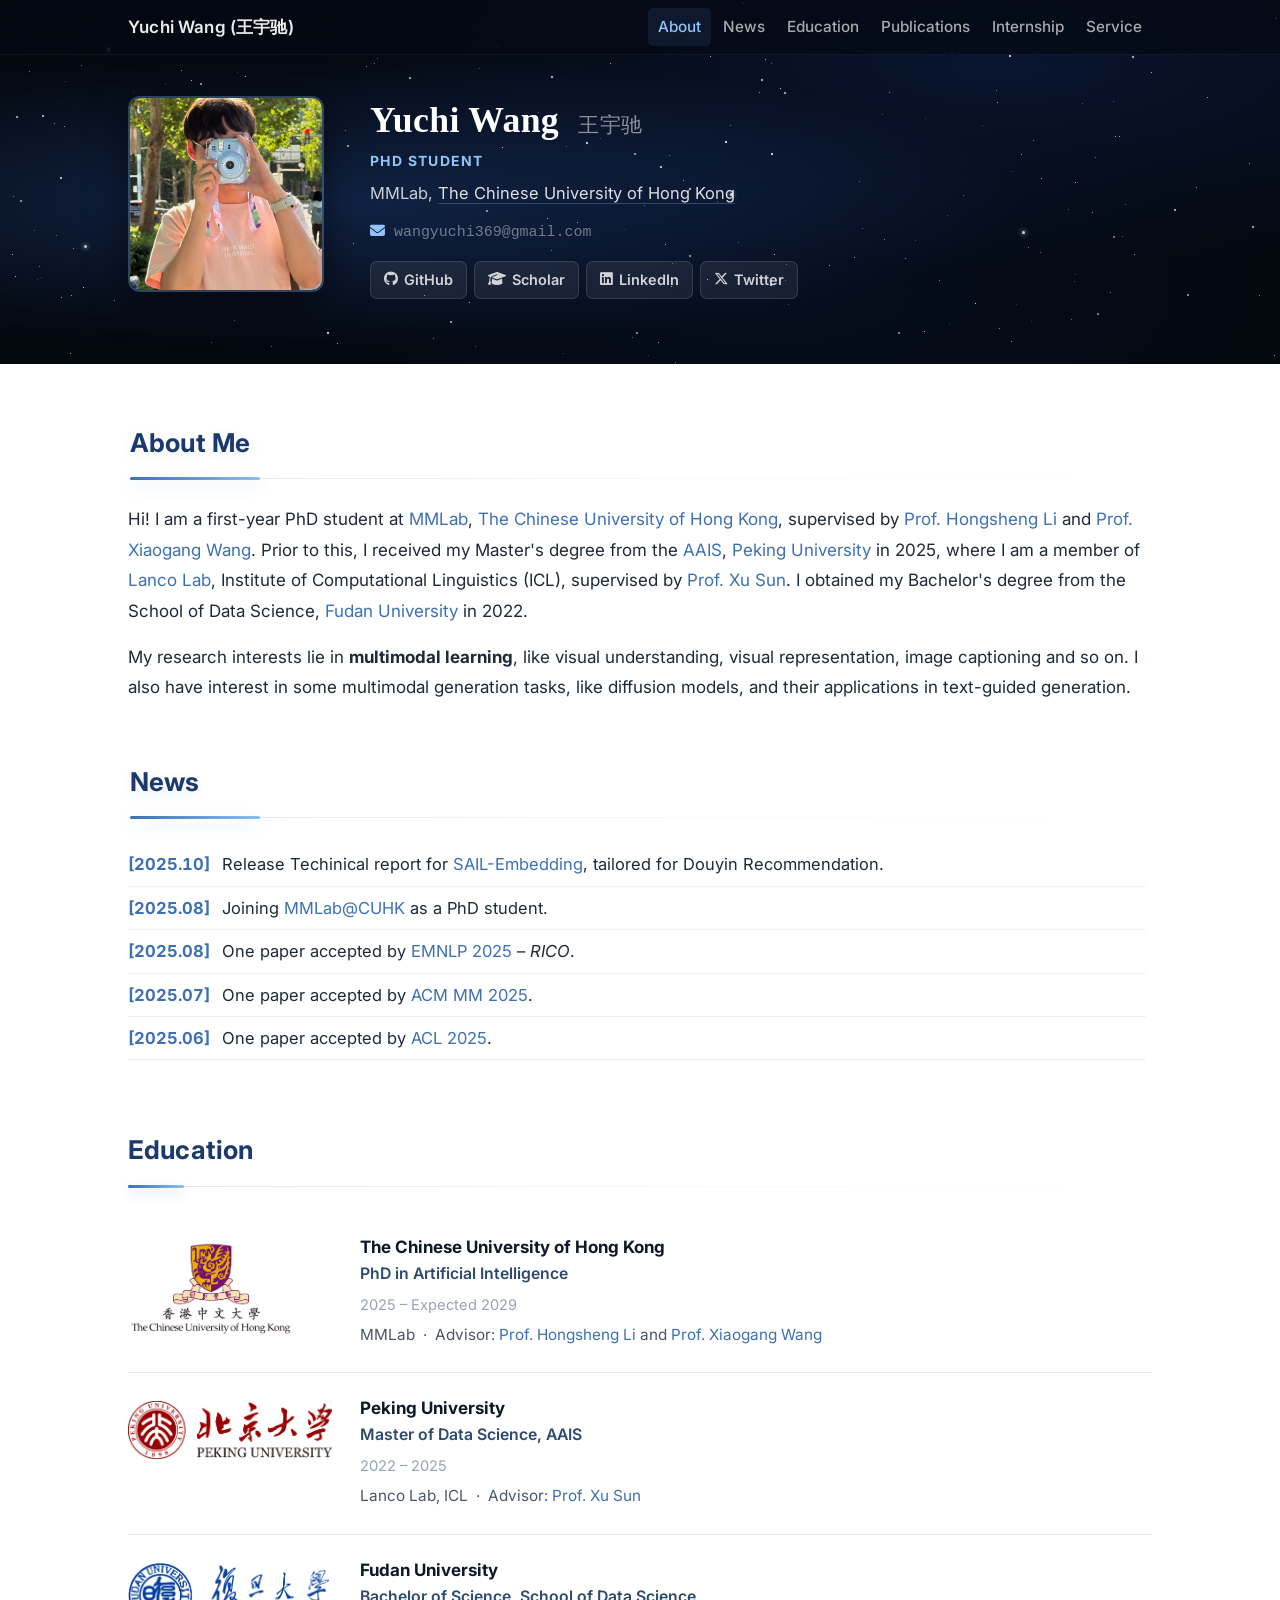
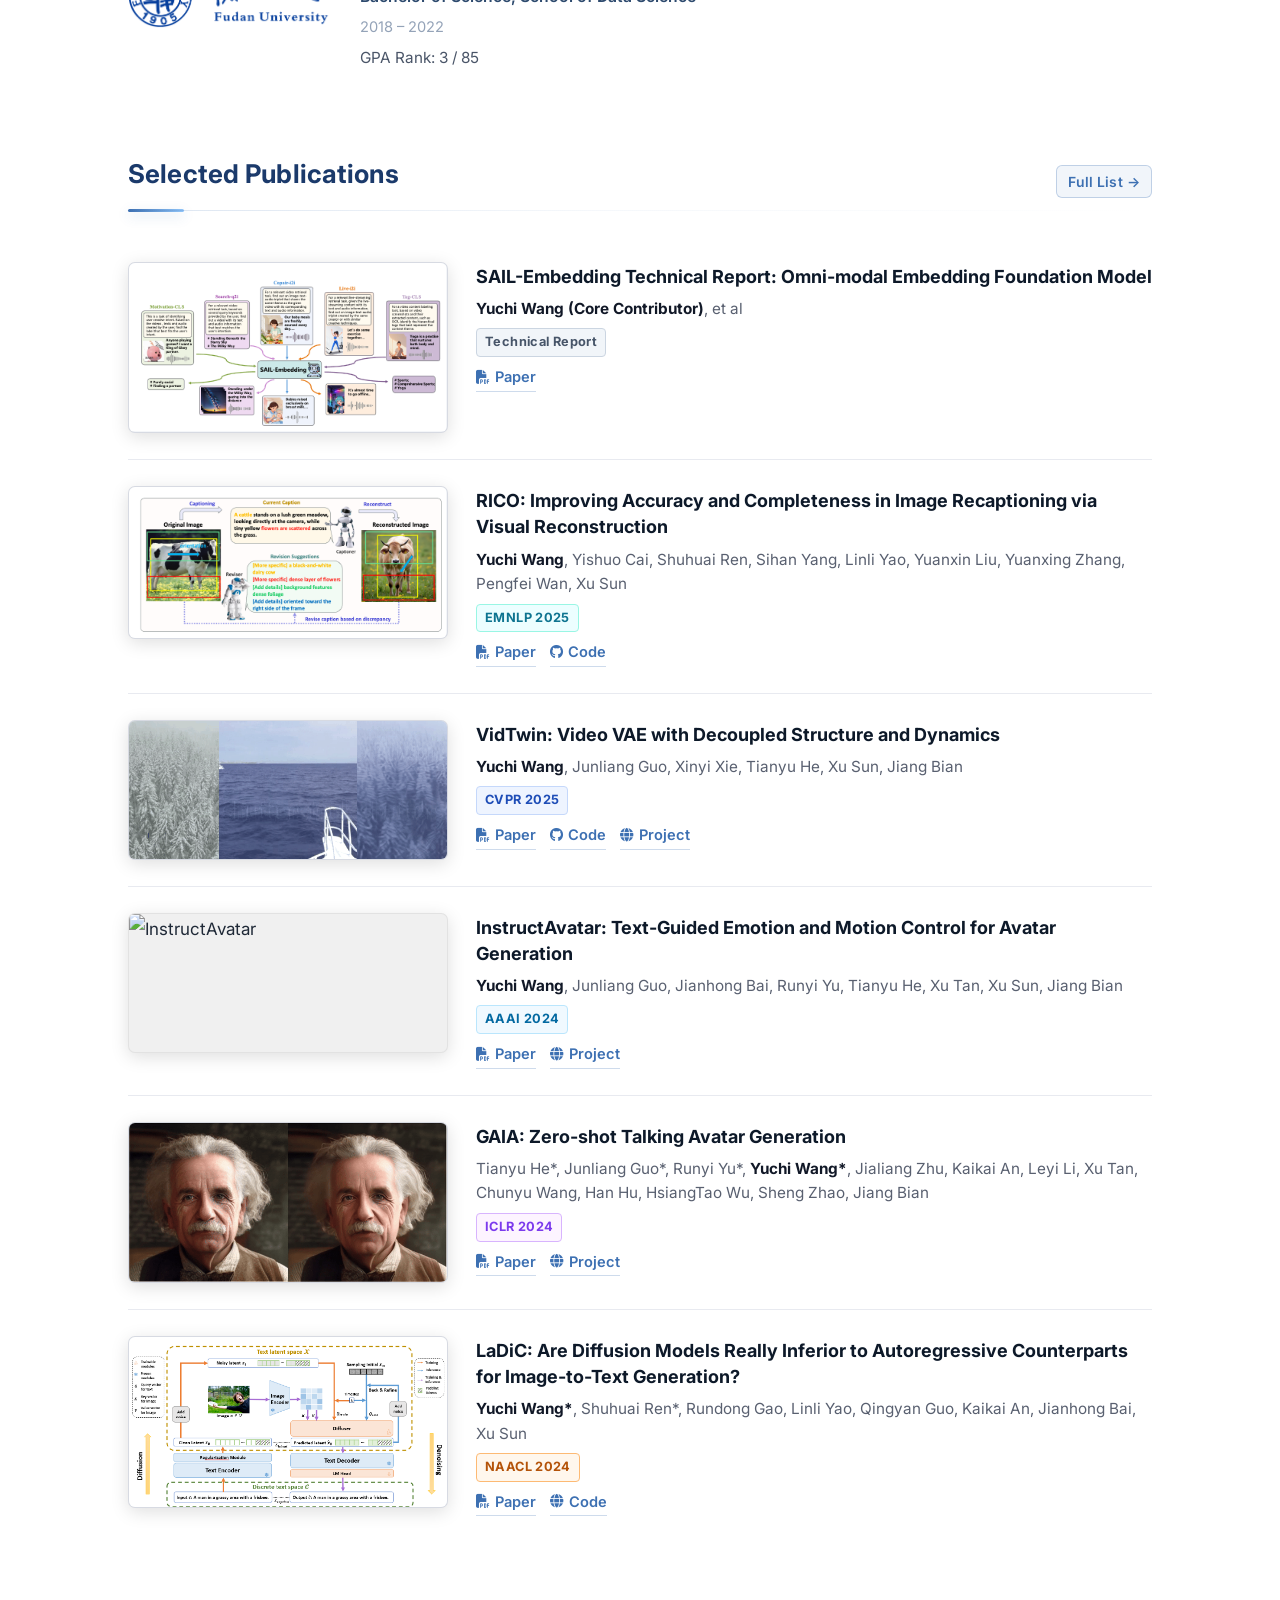
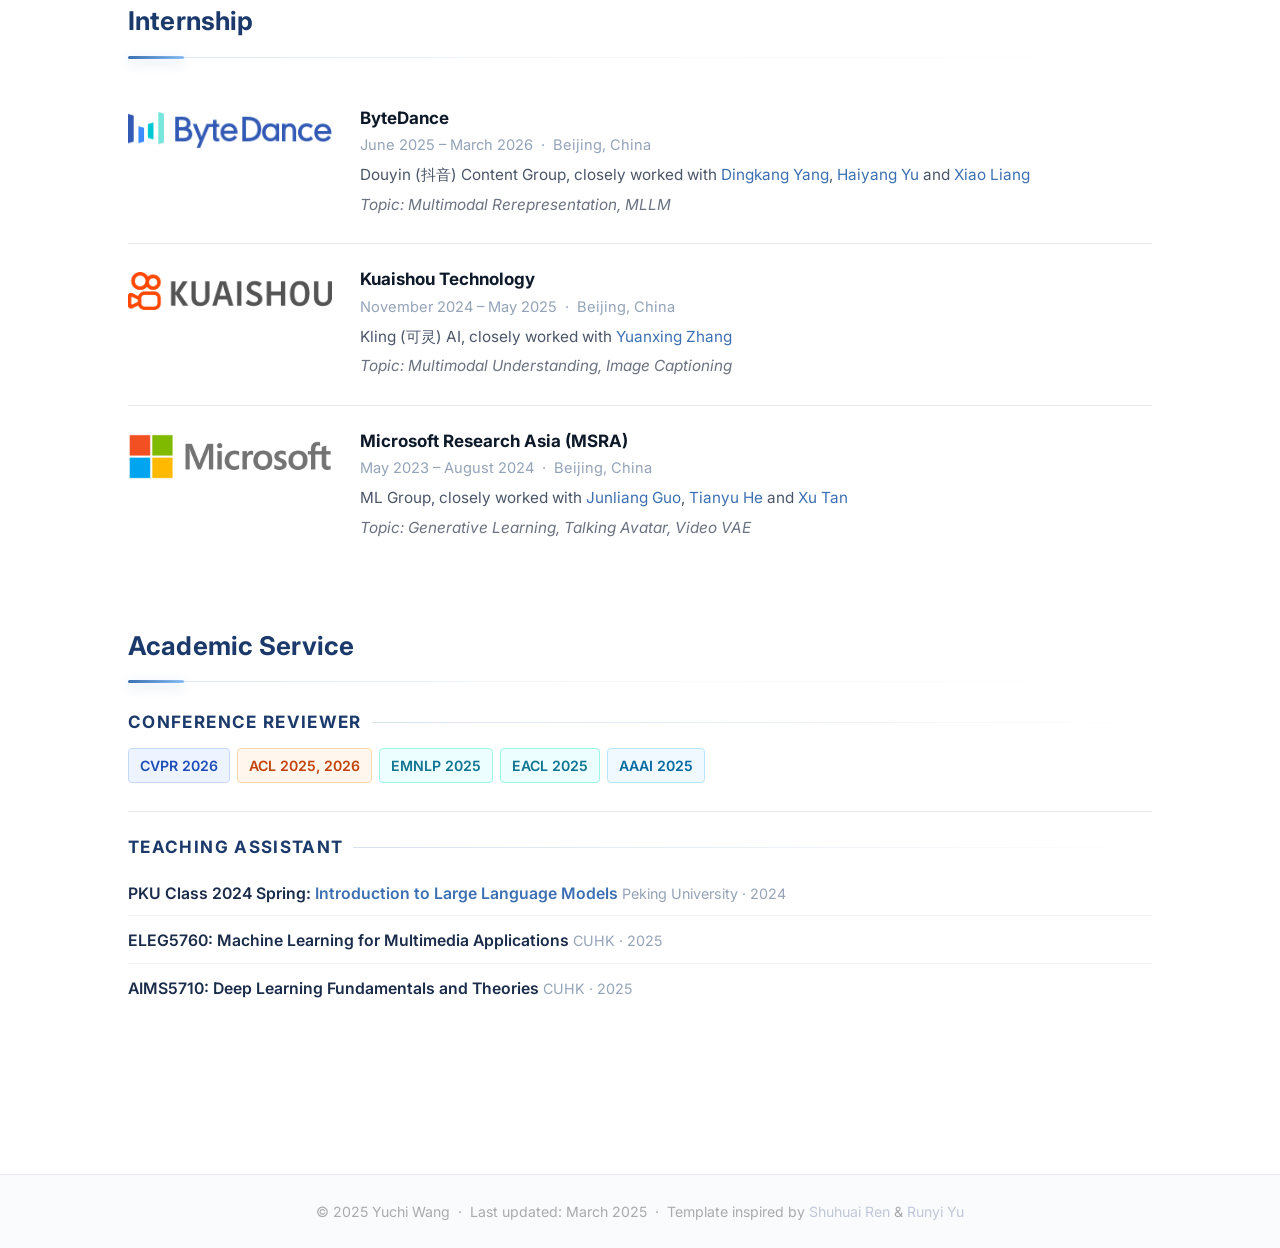
==== commit 7248d2d7: "update" ====
--- a/index.html
+++ b/index.html
@@ -347,7 +347,7 @@
 
     <div class="exp-item">
       <div class="exp-logo">
-        <img src="assets/logos/kuaishou.png" alt="Kuaishou" class="logo-compact" onerror="this.style.display='none'">
+        <img src="assets/logos/Kuaishou_logo.png" alt="Kuaishou" onerror="this.style.display='none'">
         <span class="exp-logo-fallback">Kling (可灵) Kuaishou Technology</span>
       </div>
       <div class="exp-info">
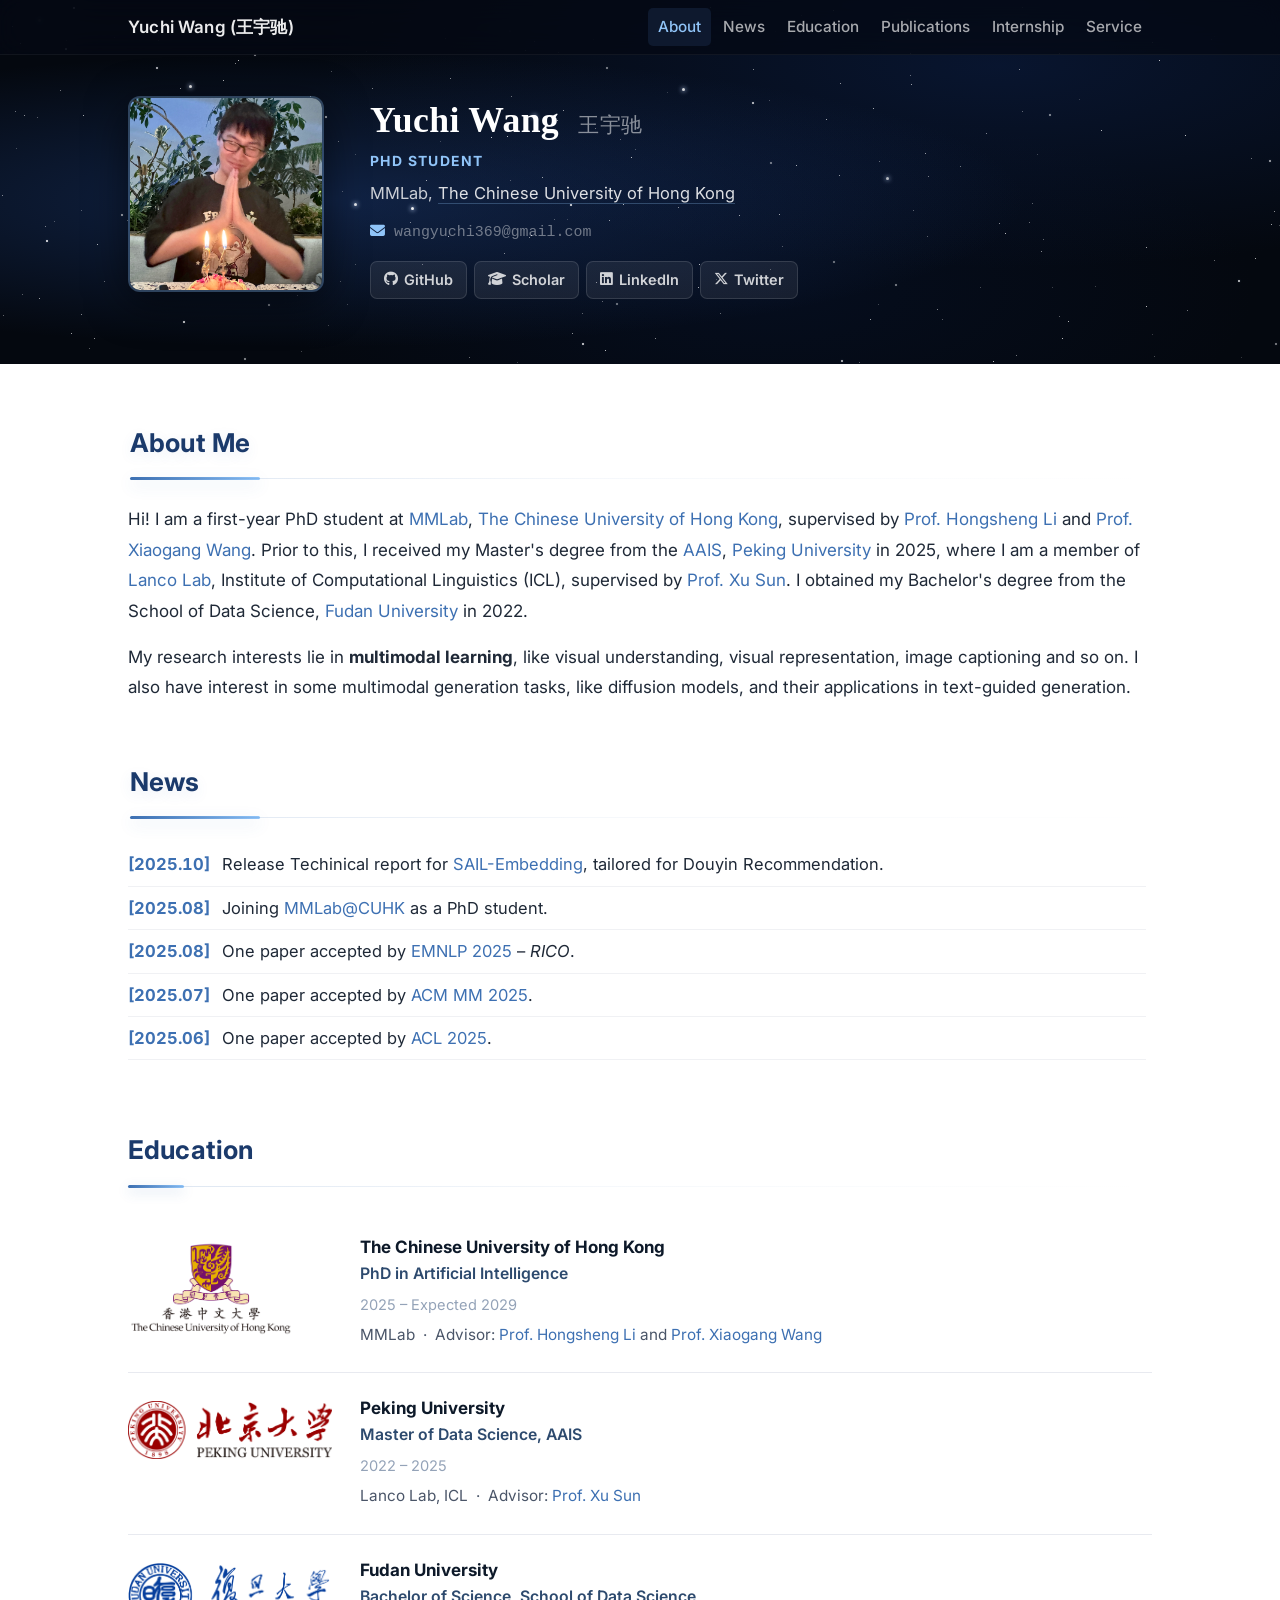
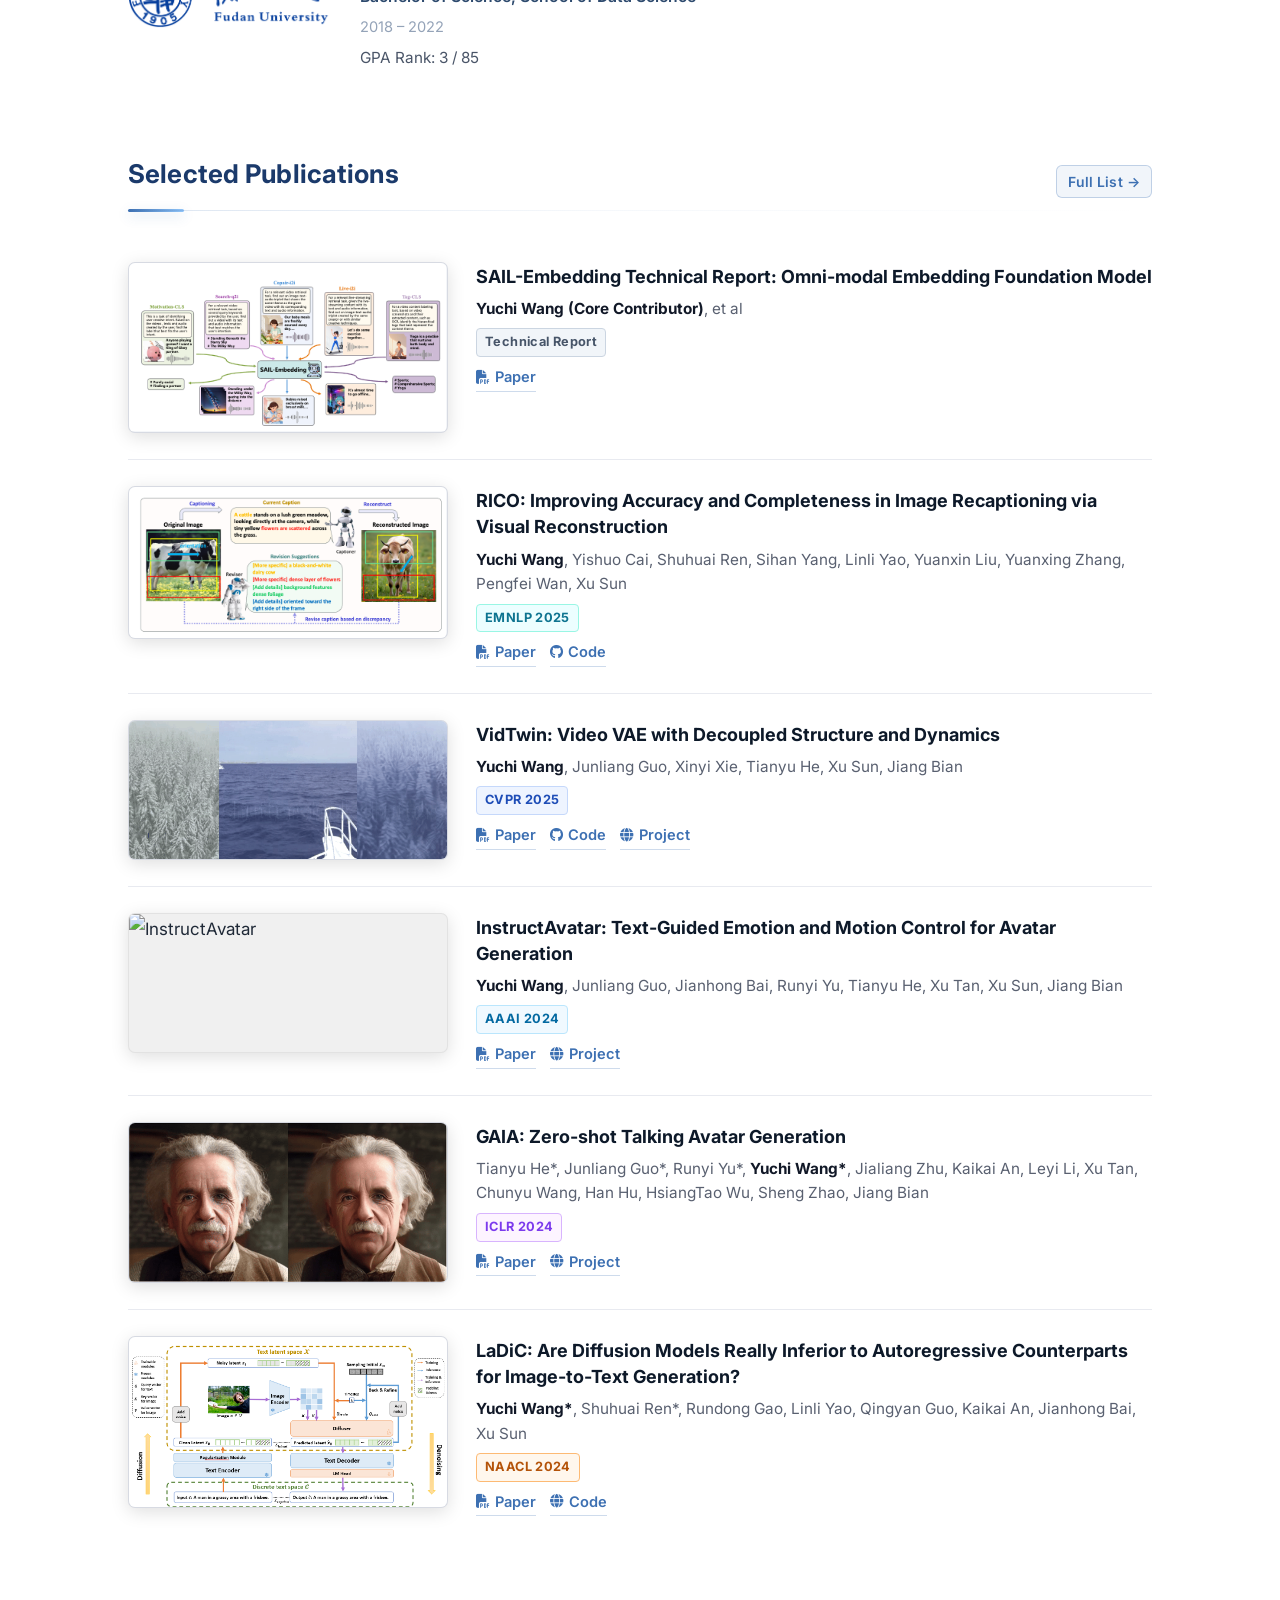
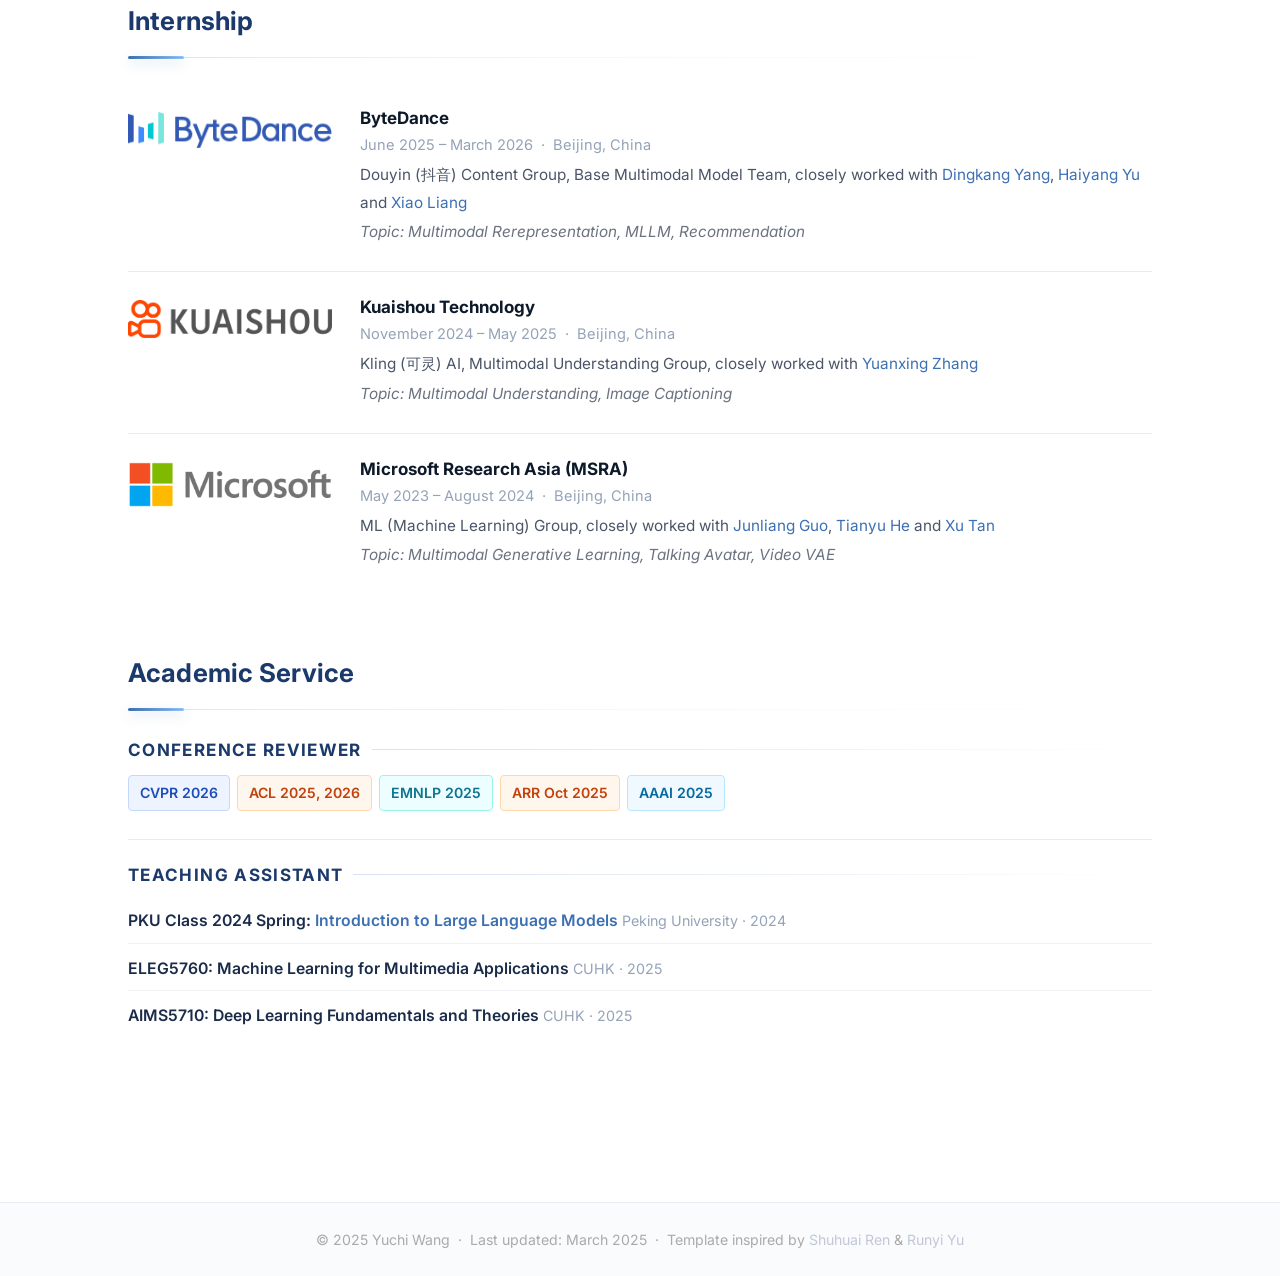
==== commit c272a11c: "update avatar" ====
--- a/index.html
+++ b/index.html
@@ -148,7 +148,7 @@
         <div class="exp-org">The Chinese University of Hong Kong</div>
         <div class="exp-degree">PhD in Artificial Intelligence</div>
         <div class="exp-time">2025 – Expected 2029</div>
-        <div class="exp-detail">MMLab &nbsp;·&nbsp; Advisor: <a href="https://www.ee.cuhk.edu.hk/~hsli/" target="_blank">Prof. Hongsheng Li</a> and <a href="https://www.ee.cuhk.edu.hk/~hsli/" target="_blank">Prof. Xiaogang Wang</a></div>
+        <div class="exp-detail">MMLab &nbsp;·&nbsp; Advisor: <a href="https://www.ee.cuhk.edu.hk/~hsli/" target="_blank">Prof. Hongsheng Li</a> and <a href="https://www.ee.cuhk.edu.hk/~xgwang/" target="_blank">Prof. Xiaogang Wang</a></div>
       </div>
     </div>
 
@@ -336,11 +336,11 @@
       <div class="exp-info">
         <div class="exp-org">ByteDance</div>
         <div class="exp-time">June 2025 – March 2026 &nbsp;·&nbsp; Beijing, China</div>
-        <div class="exp-detail">Douyin (抖音) Content Group, closely worked with
+        <div class="exp-detail">Douyin (抖音) Content Group, Base Multimodal Model Team, closely worked with
           <a href="https://ydk122024.github.io/" target="_blank">Dingkang Yang</a>, <a href="https://scholar.google.com/citations?user=UdARxSMAAAAJ&hl=zh-CN" target="_blank">Haiyang Yu</a>
           and <a href="https://scholar.google.com/citations?user=FRW7i80AAAAJ&hl=zh-CN" target="_blank">Xiao Liang</a>
         </div>
-        <em>Topic: Multimodal Rerepresentation, MLLM</em>
+        <em>Topic: Multimodal Rerepresentation, MLLM, Recommendation</em>
       </div>
     </div>
 
@@ -353,7 +353,7 @@
       <div class="exp-info">
         <div class="exp-org">Kuaishou Technology</div>
         <div class="exp-time">November 2024 – May 2025 &nbsp;·&nbsp; Beijing, China</div>
-        <div class="exp-detail">Kling (可灵) AI, closely worked with
+        <div class="exp-detail">Kling (可灵) AI, Multimodal Understanding Group, closely worked with
           <a href="https://longo11070001.github.io/" target="_blank">Yuanxing Zhang</a>
         </div>
         <em>Topic: Multimodal Understanding, Image Captioning</em>
@@ -368,11 +368,11 @@
       <div class="exp-info">
         <div class="exp-org">Microsoft Research Asia (MSRA)</div>
         <div class="exp-time">May 2023 – August 2024 &nbsp;·&nbsp; Beijing, China</div>
-        <div class="exp-detail">ML Group, closely worked with
+        <div class="exp-detail">ML (Machine Learning) Group, closely worked with
           <a href="https://lemmonation.github.io/" target="_blank">Junliang Guo</a>, <a href="https://scholar.google.com/citations?user=P08KU1YAAAAJ&hl=zh-CN" target="_blank">Tianyu He</a>
           and <a href="https://tan-xu.github.io/" target="_blank">Xu Tan</a>
         </div>
-        <em>Topic: Generative Learning, Talking Avatar, Video VAE</em>
+        <em>Topic: Multimodal Generative Learning, Talking Avatar, Video VAE</em>
       </div>
     </div>
 
@@ -398,7 +398,7 @@
         <span class="stag tag-cvpr">CVPR 2026</span>
         <span class="stag tag-acl">ACL 2025, 2026</span>
         <span class="stag tag-emnlp">EMNLP 2025</span>
-        <span class="stag tag-emnlp">EACL 2025</span>
+        <span class="stag tag-acl">ARR Oct 2025</span>
         <span class="stag tag-aaai">AAAI 2025</span>
       </div>
       <div class="service-role">Teaching Assistant</div>
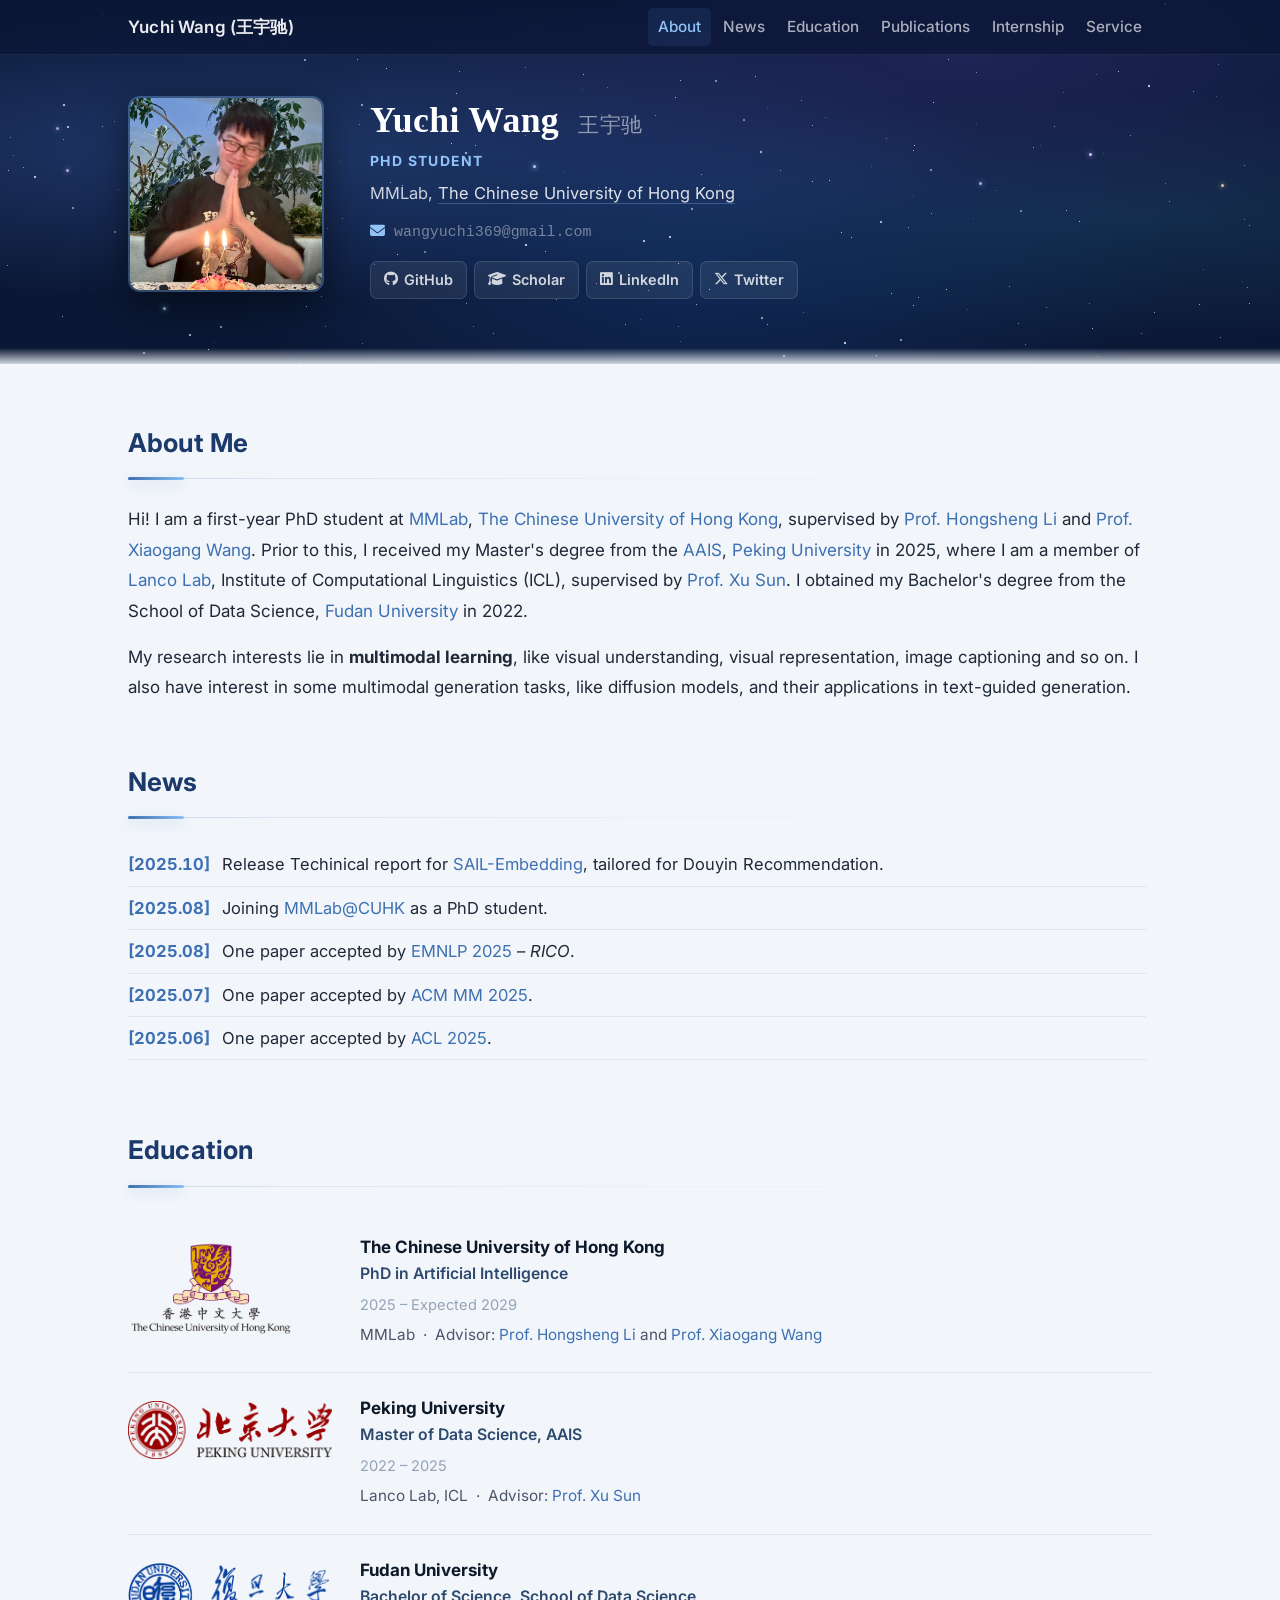
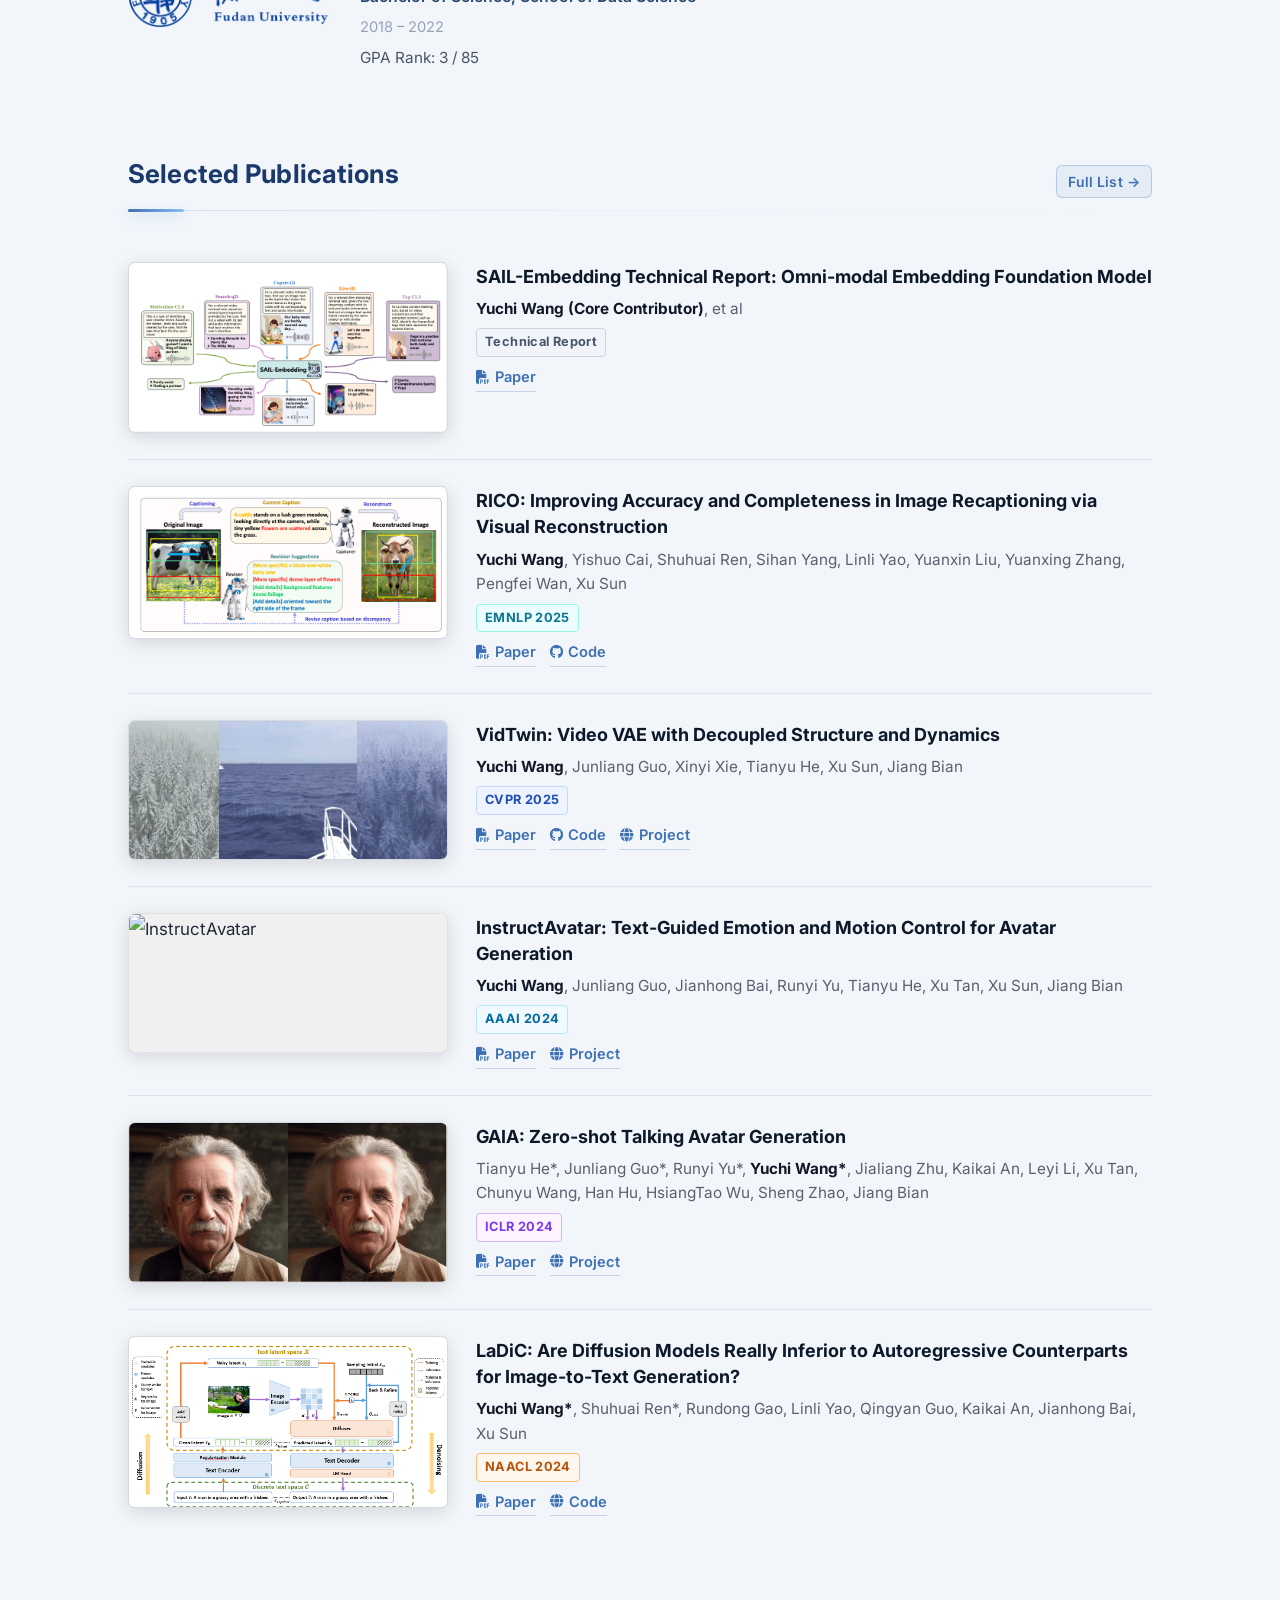
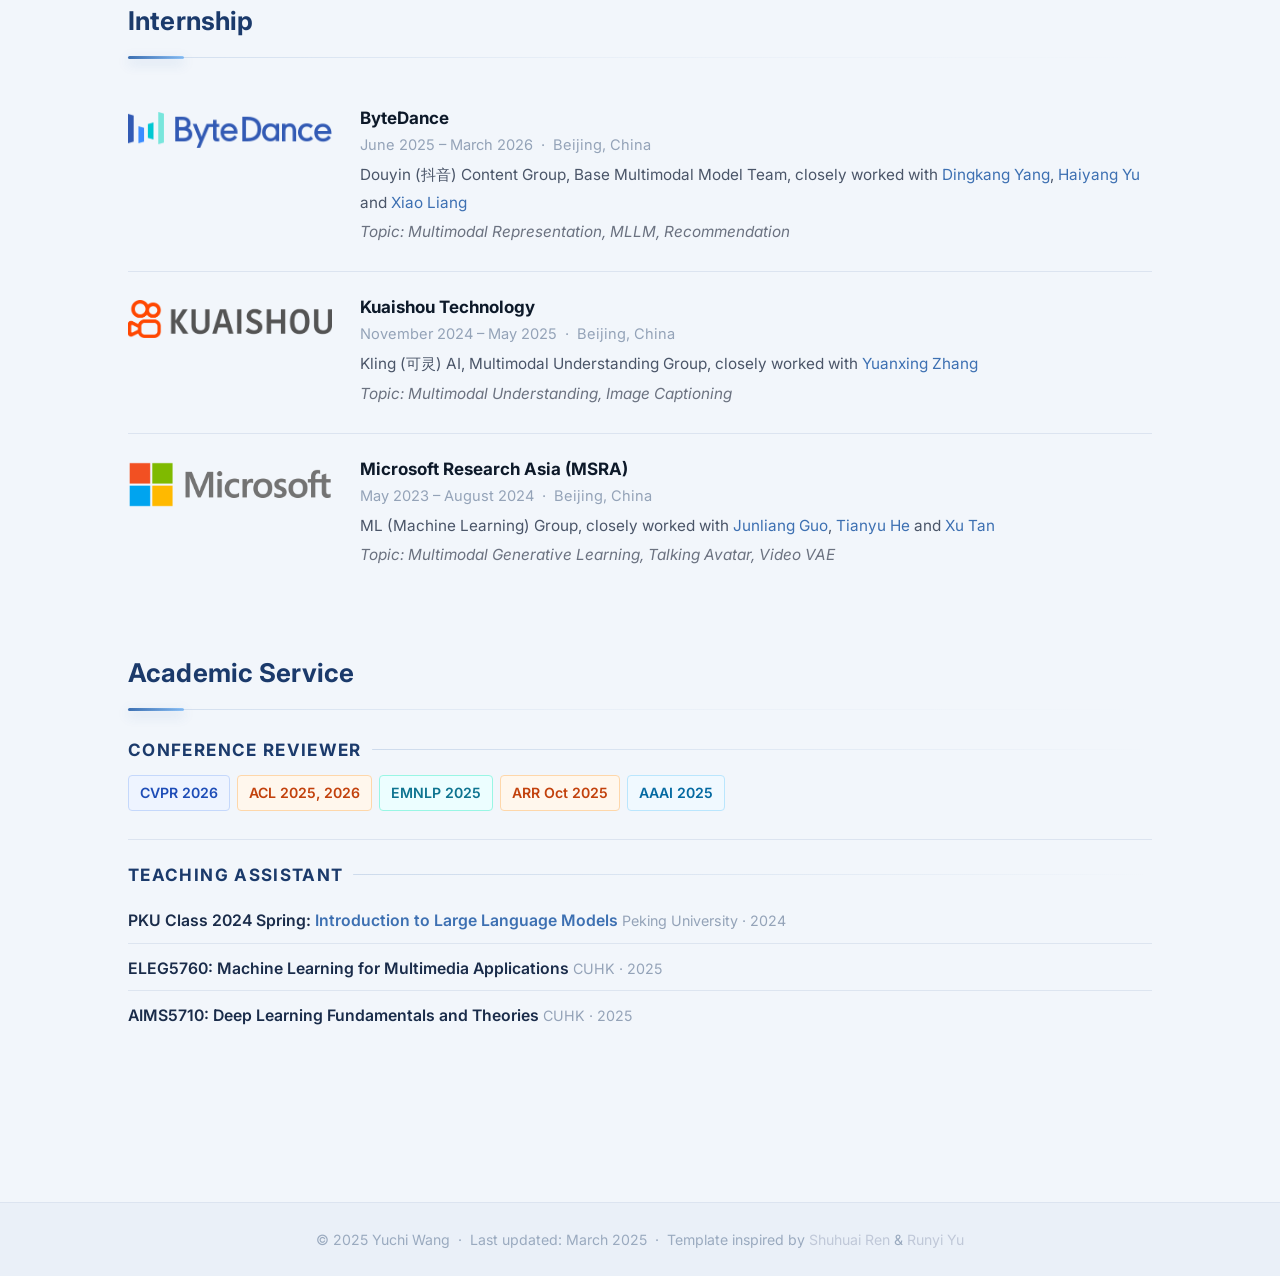
==== commit 73c21b8f: "update star" ====
--- a/index.html
+++ b/index.html
@@ -340,7 +340,7 @@
           <a href="https://ydk122024.github.io/" target="_blank">Dingkang Yang</a>, <a href="https://scholar.google.com/citations?user=UdARxSMAAAAJ&hl=zh-CN" target="_blank">Haiyang Yu</a>
           and <a href="https://scholar.google.com/citations?user=FRW7i80AAAAJ&hl=zh-CN" target="_blank">Xiao Liang</a>
         </div>
-        <em>Topic: Multimodal Rerepresentation, MLLM, Recommendation</em>
+        <em>Topic: Multimodal Representation, MLLM, Recommendation</em>
       </div>
     </div>
 
@@ -458,16 +458,23 @@
       const op    = (opMin + Math.random() * (1 - opMin)).toFixed(2);
       const dur   = (2.5 + Math.random() * 5).toFixed(1);
       const delay = (Math.random() * 8).toFixed(1);
-      // 3px stars get a soft glow
+      // occasional colored stars: pale-blue, warm-gold, soft-lavender
+      const colorRoll = Math.random();
+      const starColor = size === 3
+        ? (colorRoll > 0.66 ? '#b8d8ff' : colorRoll > 0.33 ? '#ffeac0' : '#d4c8ff')
+        : '#ffffff';
+      const glowColor = size === 3
+        ? (colorRoll > 0.66 ? 'rgba(140,200,255,0.55)' : colorRoll > 0.33 ? 'rgba(255,210,120,0.45)' : 'rgba(180,160,255,0.45)')
+        : 'rgba(200,220,255,0.3)';
       const glow  = size === 3
-        ? `box-shadow:0 0 4px 1px rgba(200,220,255,0.6);`
-        : size === 2 ? `box-shadow:0 0 2px rgba(200,220,255,0.3);` : '';
+        ? `box-shadow:0 0 5px 1px ${glowColor};`
+        : size === 2 ? `box-shadow:0 0 2px ${glowColor};` : '';
       s.style.cssText =
         `position:absolute;` +
         `left:${(Math.random()*100).toFixed(2)}%;` +
         `top:${(Math.random()*100).toFixed(2)}%;` +
         `width:${size}px;height:${size}px;border-radius:50%;` +
-        `background:#fff;opacity:${op};` +
+        `background:${starColor};opacity:${op};` +
         `${glow}` +
         `animation:twinkle ${dur}s ${delay}s ease-in-out infinite alternate;` +
         `pointer-events:none`;
--- a/style.css
+++ b/style.css
@@ -8,7 +8,7 @@
 html { scroll-behavior: smooth; font-size: 17px; }
 body {
   font-family: 'Inter', system-ui, -apple-system, sans-serif;
-  color: #1f2937; background: #fff; line-height: 1.8;
+  color: #1f2937; background: #f2f6fb; line-height: 1.8;
 }
 a { color: #3D70B2; text-decoration: none; transition: color 0.2s; }
 a:hover { color: #2558A0; }
@@ -24,14 +24,14 @@
 /* ── Navbar ────────────────────────────────── */
 #navbar {
   position: fixed; top: 0; left: 0; right: 0; z-index: 1000;
-  background: rgba(5,9,20,0.72); backdrop-filter: blur(14px);
+  background: rgba(10,22,54,0.70); backdrop-filter: blur(14px);
   -webkit-backdrop-filter: blur(14px);
-  border-bottom: 1px solid rgba(255,255,255,0.05);
+  border-bottom: 1px solid rgba(255,255,255,0.07);
   transition: background 0.3s, box-shadow 0.3s;
 }
 #navbar.scrolled {
-  background: rgba(4,8,18,0.96);
-  box-shadow: 0 2px 28px rgba(0,0,0,0.35);
+  background: rgba(8,18,48,0.94);
+  box-shadow: 0 2px 24px rgba(30,60,140,0.18);
 }
 .nav-inner {
   max-width: 1120px; margin: 0 auto;
@@ -68,13 +68,20 @@
 .hero-bg {
   position: absolute; inset: 0;
   background:
-    radial-gradient(ellipse at 25% 55%, rgba(40,85,170,0.35) 0%, transparent 52%),
-    radial-gradient(ellipse at 78% 18%, rgba(20,55,130,0.28) 0%, transparent 48%),
-    radial-gradient(ellipse at 60% 80%, rgba(10,35,90,0.2) 0%, transparent 45%),
-    #04080F;
+    radial-gradient(ellipse at 20% 40%, rgba(80,130,230,0.30) 0%, transparent 50%),
+    radial-gradient(ellipse at 75% 15%, rgba(100,80,200,0.22) 0%, transparent 45%),
+    radial-gradient(ellipse at 55% 75%, rgba(30,90,180,0.25) 0%, transparent 48%),
+    radial-gradient(ellipse at 90% 60%, rgba(60,160,200,0.15) 0%, transparent 40%),
+    #0b1835;
   z-index: 0; overflow: hidden;
 }
-@keyframes twinkle { to { opacity: 0.03; transform: scale(0.6); } }
+/* Bottom fade: hero seamlessly blends into the page background */
+.hero-bg::after {
+  content: ""; position: absolute; bottom: 0; left: 0; right: 0;
+  height: 16px; pointer-events: none;
+  background: linear-gradient(to bottom, transparent 0%, rgba(242,246,251,0.85) 100%);
+}
+@keyframes twinkle { to { opacity: 0.04; transform: scale(0.55); } }
 
 .hero-content {
   position: relative; z-index: 1;
@@ -191,7 +198,7 @@
 }
 .news-box ul { list-style: none; padding: 0; }
 .news-box li {
-  padding: 8px 0; border-bottom: 1px solid #f0f1f4;
+  padding: 8px 0; border-bottom: 1px solid #dde5f0;
   font-size: 0.97rem; line-height: 1.6;
 }
 .news-box li:last-child { border-bottom: none; }
@@ -214,7 +221,7 @@
 
 .pub-item {
   display: flex; gap: 28px; padding: 26px 0;
-  border-bottom: 1px solid #e8eaf0; align-items: flex-start;
+  border-bottom: 1px solid #dce4f0; align-items: flex-start;
 }
 .pub-item:last-of-type { border-bottom: none; }
 
@@ -280,7 +287,7 @@
 /* ── Education & Internship (flat) ─────────── */
 .exp-item {
   display: flex; align-items: flex-start; gap: 28px;
-  padding: 24px 0; border-bottom: 1px solid #e8eaf0;
+  padding: 24px 0; border-bottom: 1px solid #dce4f0;
 }
 .exp-item:last-of-type { border-bottom: none; }
 .exp-logo {
@@ -331,7 +338,7 @@
 .service-block .service-role:first-child { margin-top: 0; }
 .service-block .service-role:not(:first-child) {
   margin-top: 28px; padding-top: 20px;
-  border-top: 1px solid #e8eaf0;
+  border-top: 1px solid #dce4f0;
 }
 .service-tags { display: flex; flex-wrap: wrap; gap: 7px; }
 .stag {
@@ -354,7 +361,7 @@
 .ta-list { list-style: none; padding: 0; display: flex; flex-direction: column; gap: 4px; }
 .ta-list li {
   font-size: 0.93rem; color: #374151; padding: 7px 0;
-  border-bottom: 1px solid #f0f1f4;
+  border-bottom: 1px solid #dde5f0;
   display: flex; align-items: baseline; flex-wrap: wrap; gap: 4px;
 }
 .ta-list li:last-child { border-bottom: none; }
@@ -386,8 +393,8 @@
 /* ── Footer ────────────────────────────────── */
 footer {
   margin-top: 64px; padding: 24px 48px;
-  text-align: center; font-size: 0.83rem; color: #aaa;
-  border-top: 1px solid #e8eaf0; background: #fafbfd;
+  text-align: center; font-size: 0.83rem; color: #9aaabf;
+  border-top: 1px solid #dce4f0; background: #eaf0f8;
 }
 footer a { color: #c0c8d8; }
 footer a:hover { color: #3D70B2; }
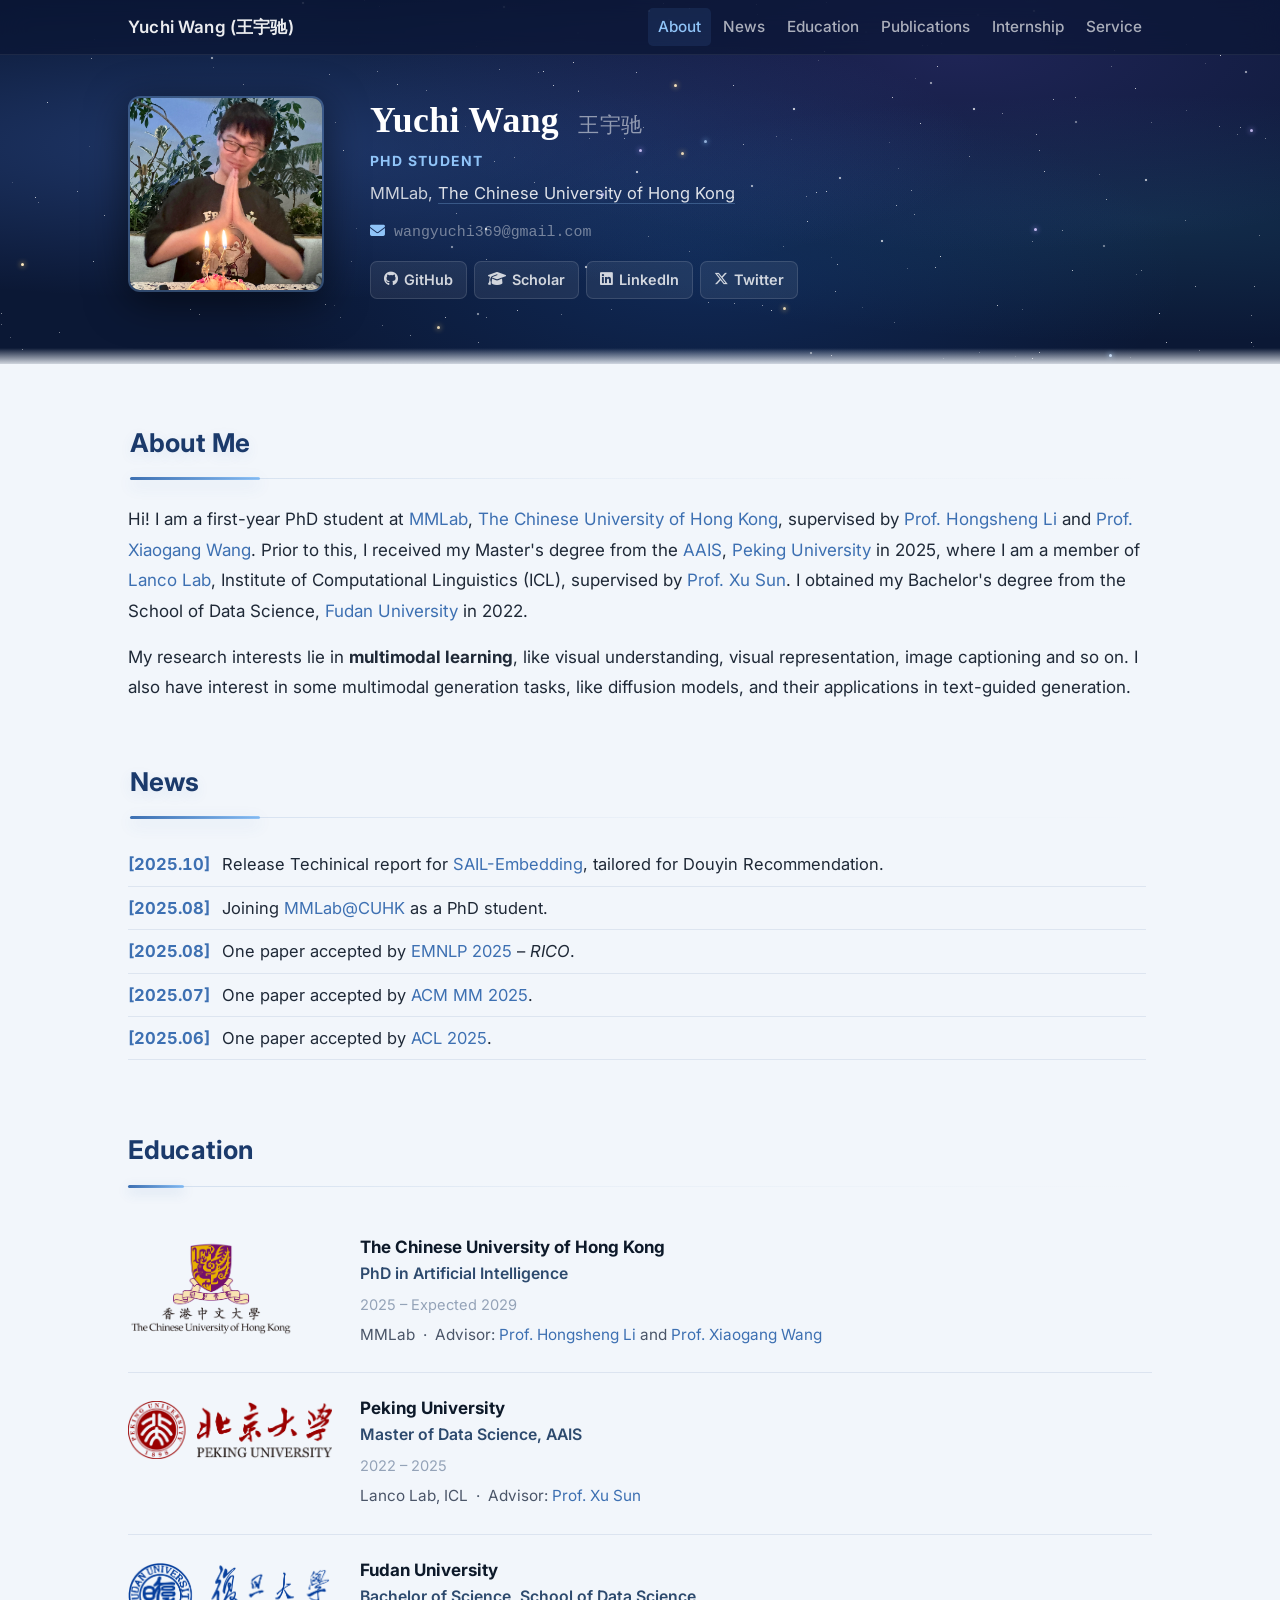
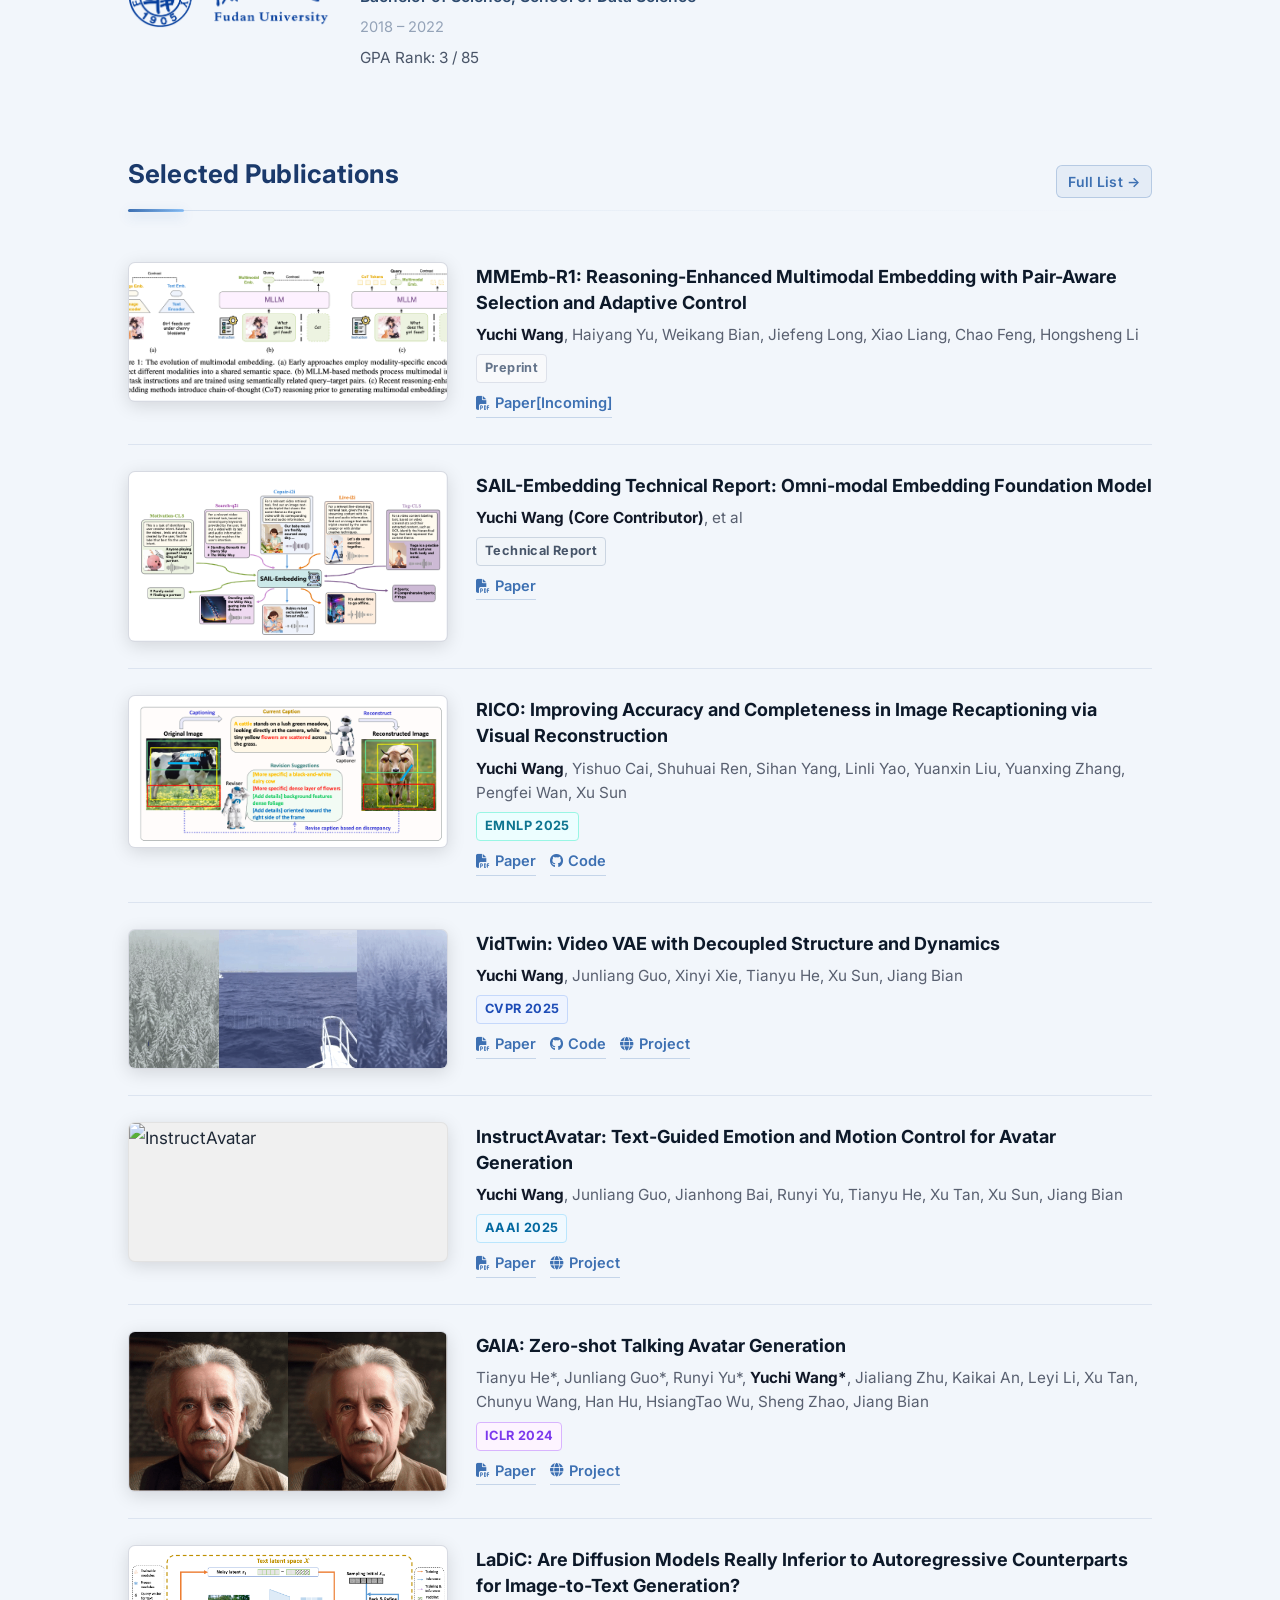
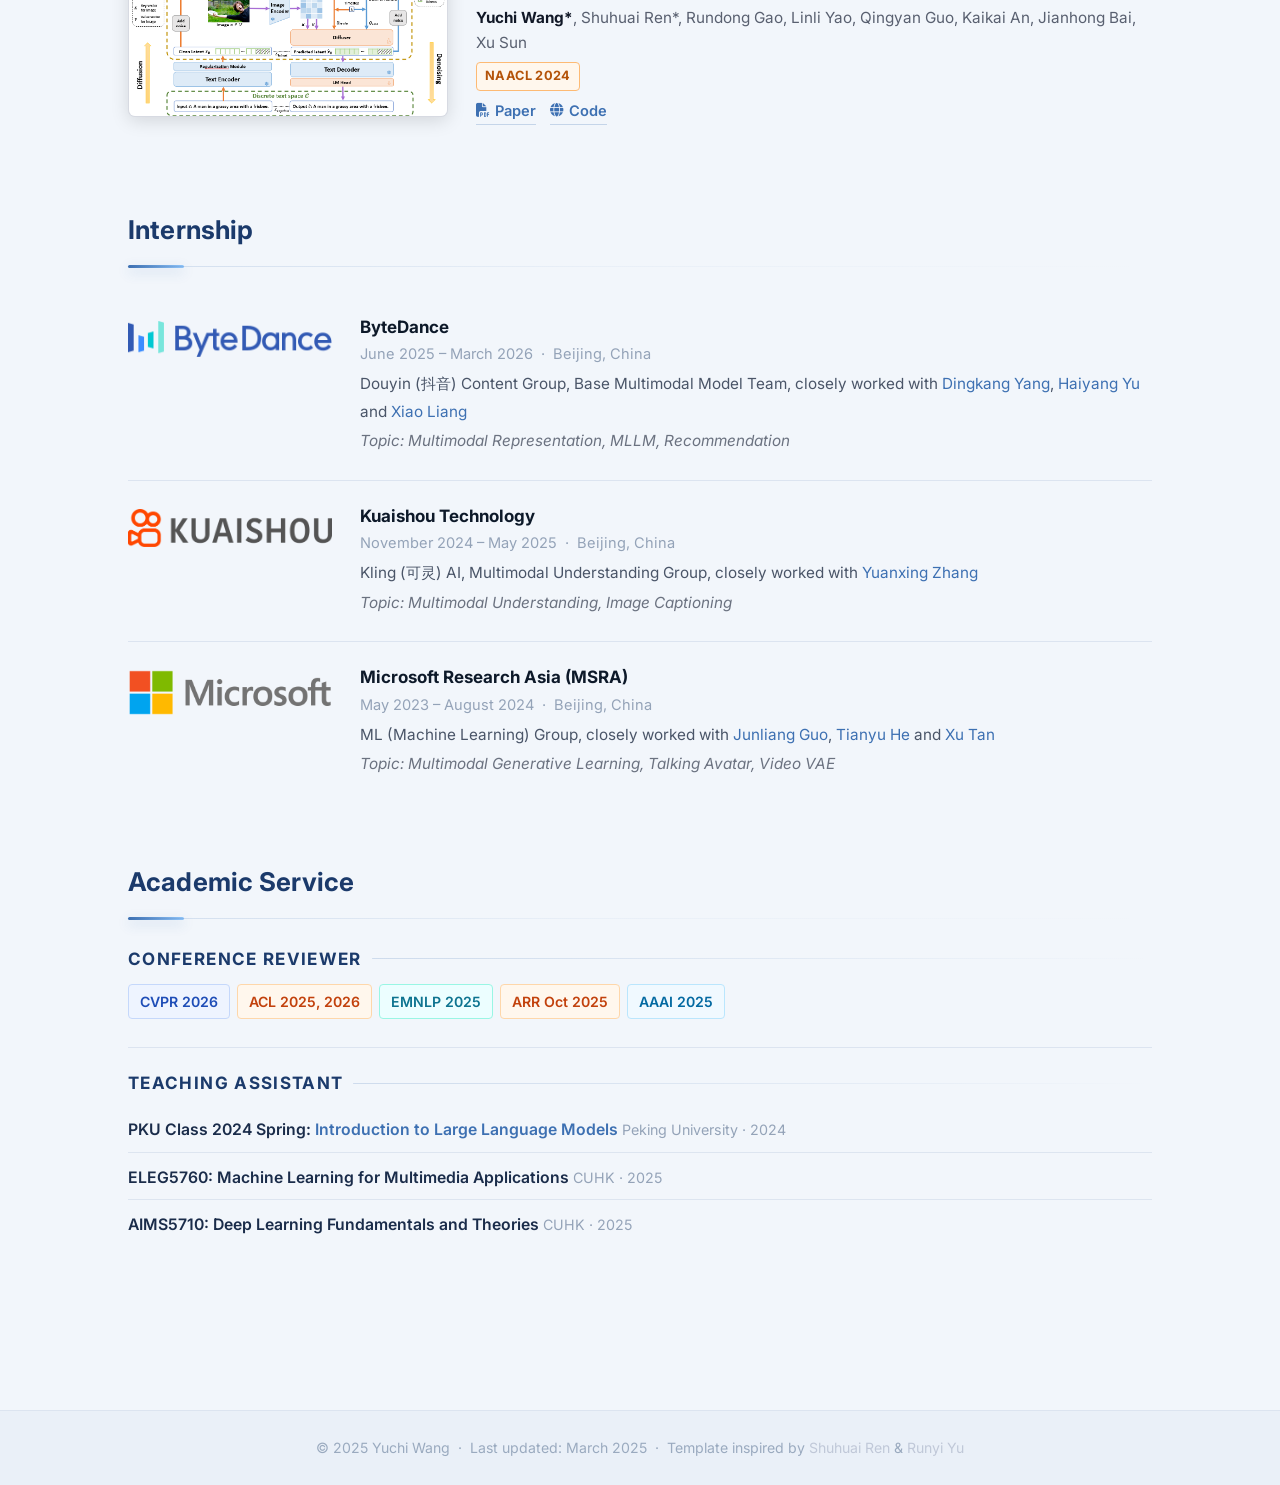
==== commit db8a37cd: "update mmemb r1" ====
--- a/index.html
+++ b/index.html
@@ -90,7 +90,7 @@
       Hi! I am a first-year PhD student at <a href="https://mmlab.ie.cuhk.edu.hk/" target="_blank">MMLab</a>,
       <a href="https://www.cuhk.edu.hk/" target="_blank">The Chinese University of Hong Kong</a>,
       supervised by <a href="https://www.ee.cuhk.edu.hk/~hsli/" target="_blank">Prof. Hongsheng Li</a> and <a href="https://www.ee.cuhk.edu.hk/~xgwang/" target="_blank">Prof. Xiaogang Wang</a>.
-      Prior to this, I received my Master's degree from the <a href="https://lancopku.github.io/" target="_blank">AAIS</a>,
+      Prior to this, I received my Master's degree from the <a href="http://www.aais.pku.edu.cn/" target="_blank">AAIS</a>,
       <a href="https://www.pku.edu.cn/" target="_blank">Peking University</a> in 2025, where I am a member of <a href="https://lancopku.github.io/" target="_blank">Lanco Lab</a>, Institute of Computational Linguistics (ICL), supervised by <a href="https://xusun26.github.io/" target="_blank">Prof. Xu Sun</a>. 
       I obtained my Bachelor's degree from the School of Data Science,
       <a href="https://www.fudan.edu.cn/" target="_blank">Fudan University</a> in 2022.
@@ -194,6 +194,22 @@
 
     <div class="pub-item">
       <div class="pub-img">
+        <img src="assets/papers/mmemb.png" alt="embr1" onerror="this.style.background='#f0f0f0'">
+      </div>
+      <div class="pub-info">
+        <div class="pub-title">MMEmb-R1: Reasoning-Enhanced Multimodal Embedding with Pair-Aware Selection and Adaptive Control</div>
+        <div class="pub-authors"> <strong>Yuchi Wang</strong>, Haiyang Yu, Weikang Bian, Jiefeng Long, Xiao Liang, Chao Feng, Hongsheng Li</div>
+        <div class="pub-venue">
+          <span class="venue-badge badge-arxiv">Preprint</span>
+        </div>
+        <div class="pub-links">
+          <a href="https://arxiv.org/" target="_blank"><i class="fa fa-file-pdf"></i> Paper[Incoming]</a>
+        </div>
+      </div>
+    </div>
+
+    <div class="pub-item">
+      <div class="pub-img">
         <img src="assets/papers/sailemb.png" alt="SAIL" onerror="this.style.background='#f0f0f0'">
       </div>
       <div class="pub-info">
@@ -203,7 +219,7 @@
           <span class="venue-badge badge-report">Technical Report</span>
         </div>
         <div class="pub-links">
-          <a href="https://arxiv.org/abs/2510.12709" target="_blank"><i class="fa fa-file-pdf"></i> Paper</a>
+          <a href="https://arxiv.org/pdf/2510.12709" target="_blank"><i class="fa fa-file-pdf"></i> Paper</a>
         </div>
       </div>
     </div>
@@ -274,7 +290,7 @@
         <div class="pub-title">InstructAvatar: Text-Guided Emotion and Motion Control for Avatar Generation</div>
         <div class="pub-authors"><strong>Yuchi Wang</strong>, Junliang Guo, Jianhong Bai, Runyi Yu, Tianyu He, Xu Tan, Xu Sun, Jiang Bian</div>
         <div class="pub-venue">
-          <span class="venue-badge badge-aaai">AAAI 2024</span>
+          <span class="venue-badge badge-aaai">AAAI 2025</span>
         </div>
         <div class="pub-links">
           <a href="https://arxiv.org/abs/2405.15758" target="_blank"><i class="fa fa-file-pdf"></i> Paper</a>
@@ -296,7 +312,7 @@
         </div>
         <div class="pub-links">
           <a href="https://arxiv.org/abs/2311.15230" target="_blank"><i class="fa fa-file-pdf"></i> Paper</a>
-          <a href="https://www.microsoft.com/en-us/research/publication/gaia-zero-shot-talking-avatar-generation/" target="_blank"><i class="fa-solid fa-globe"></i> Project</a>
+          <a href="https://gaiavatar.github.io/gaia/" target="_blank"><i class="fa-solid fa-globe"></i> Project</a>
         </div>
       </div>
     </div>
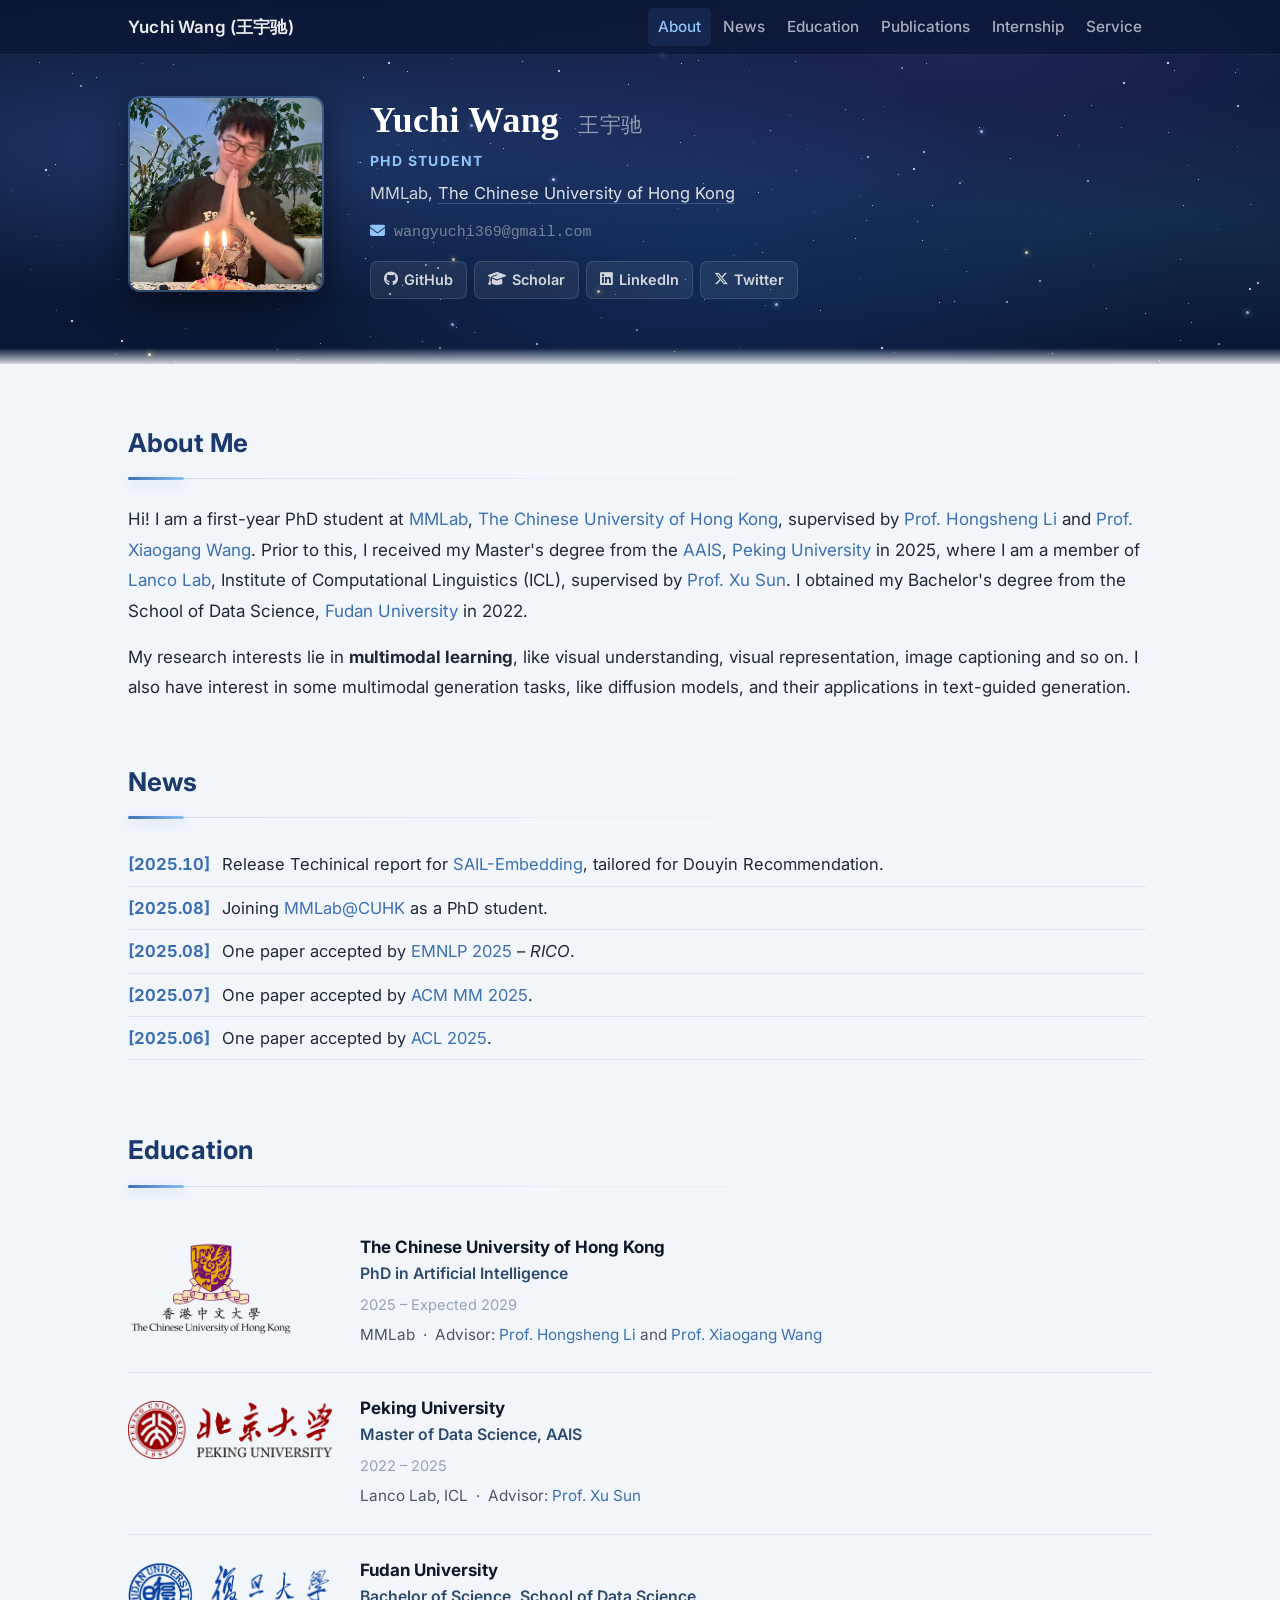
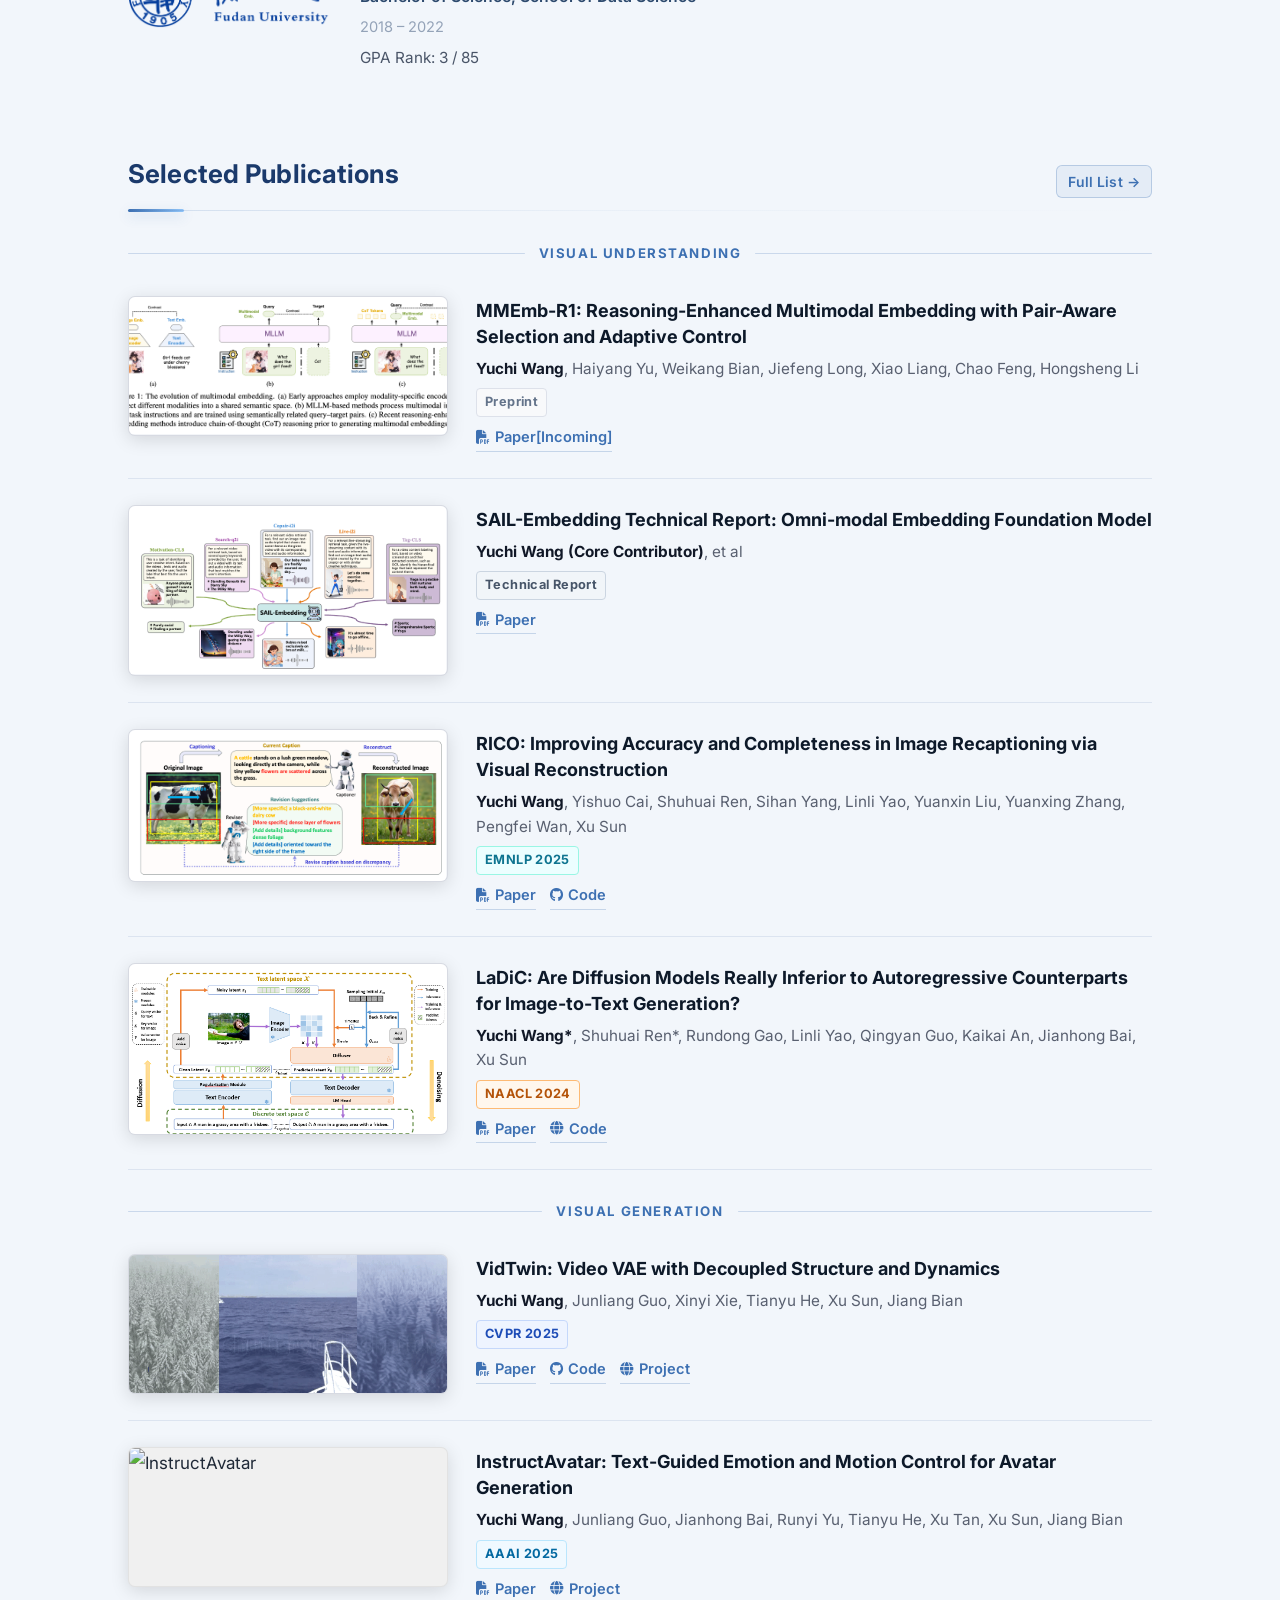
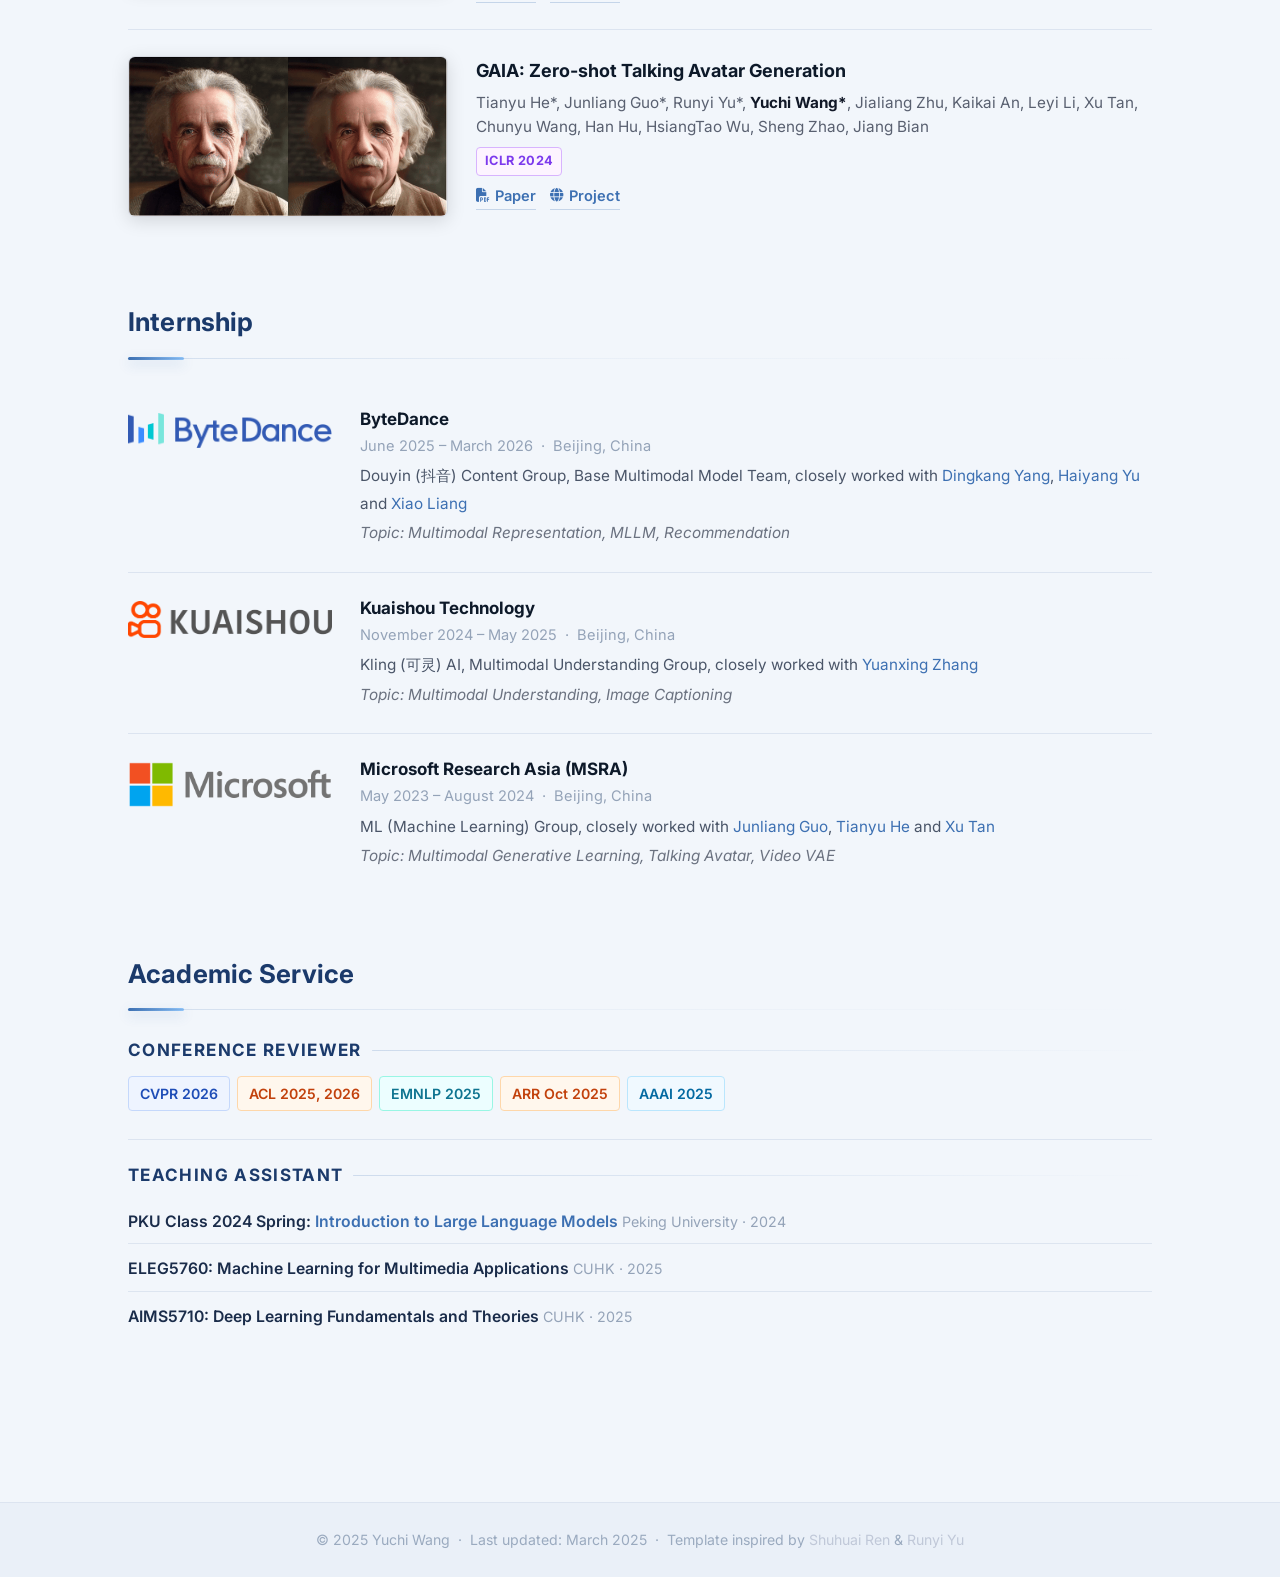
==== commit 73052f79: "update" ====
--- a/index.html
+++ b/index.html
@@ -188,9 +188,9 @@
     </h2>
 
     <!-- ---- Category: Visual Understanding ---- -->
-    <!-- <div class="pub-category-divider">
+    <div class="pub-category-divider">
       <span>Visual Understanding</span>
-    </div> -->
+    </div>
 
     <div class="pub-item">
       <div class="pub-img">
@@ -242,6 +242,23 @@
       </div>
     </div>
 
+    <div class="pub-item">
+      <div class="pub-img">
+        <img src="assets/papers/ladic.png" alt="ladic" onerror="this.src='assets/papers/instructavatar.png'; this.onerror=null; this.style.background='#f0f0f0'">
+      </div>
+      <div class="pub-info">
+        <div class="pub-title">LaDiC: Are Diffusion Models Really Inferior to Autoregressive Counterparts for Image-to-Text Generation?</div>
+        <div class="pub-authors"><strong>Yuchi Wang*</strong>, Shuhuai Ren*, Rundong Gao, Linli Yao, Qingyan Guo, Kaikai An, Jianhong Bai, Xu Sun</div>
+        <div class="pub-venue">
+          <span class="venue-badge badge-naacl">NAACL 2024</span>
+        </div>
+        <div class="pub-links">
+          <a href="https://arxiv.org/abs/2404.10763" target="_blank"><i class="fa fa-file-pdf"></i> Paper</a>
+          <a href="https://github.com/wangyuchi369/LaDiC" target="_blank"><i class="fa-solid fa-globe"></i> Code</a>
+        </div>
+      </div>
+    </div>
+
     <!-- <div class="pub-item">
       <div class="pub-img">
         <img src="assets/papers/semantic_parsing.png" alt="ACL 2024" onerror="this.style.background='#f0f0f0'">
@@ -259,9 +276,9 @@
     </div> -->
 
     <!-- ---- Category: Visual Generation ---- -->
-    <!-- <div class="pub-category-divider">
+    <div class="pub-category-divider">
       <span>Visual Generation</span>
-    </div> -->
+    </div>
 
     <div class="pub-item">
       <div class="pub-img">
@@ -317,22 +334,7 @@
       </div>
     </div>
 
-    <div class="pub-item">
-      <div class="pub-img">
-        <img src="assets/papers/ladic.png" alt="ladic" onerror="this.src='assets/papers/instructavatar.png'; this.onerror=null; this.style.background='#f0f0f0'">
-      </div>
-      <div class="pub-info">
-        <div class="pub-title">LaDiC: Are Diffusion Models Really Inferior to Autoregressive Counterparts for Image-to-Text Generation?</div>
-        <div class="pub-authors"><strong>Yuchi Wang*</strong>, Shuhuai Ren*, Rundong Gao, Linli Yao, Qingyan Guo, Kaikai An, Jianhong Bai, Xu Sun</div>
-        <div class="pub-venue">
-          <span class="venue-badge badge-naacl">NAACL 2024</span>
-        </div>
-        <div class="pub-links">
-          <a href="https://arxiv.org/abs/2404.10763" target="_blank"><i class="fa fa-file-pdf"></i> Paper</a>
-          <a href="https://github.com/wangyuchi369/LaDiC" target="_blank"><i class="fa-solid fa-globe"></i> Code</a>
-        </div>
-      </div>
-    </div>
+
 
   </section>
 
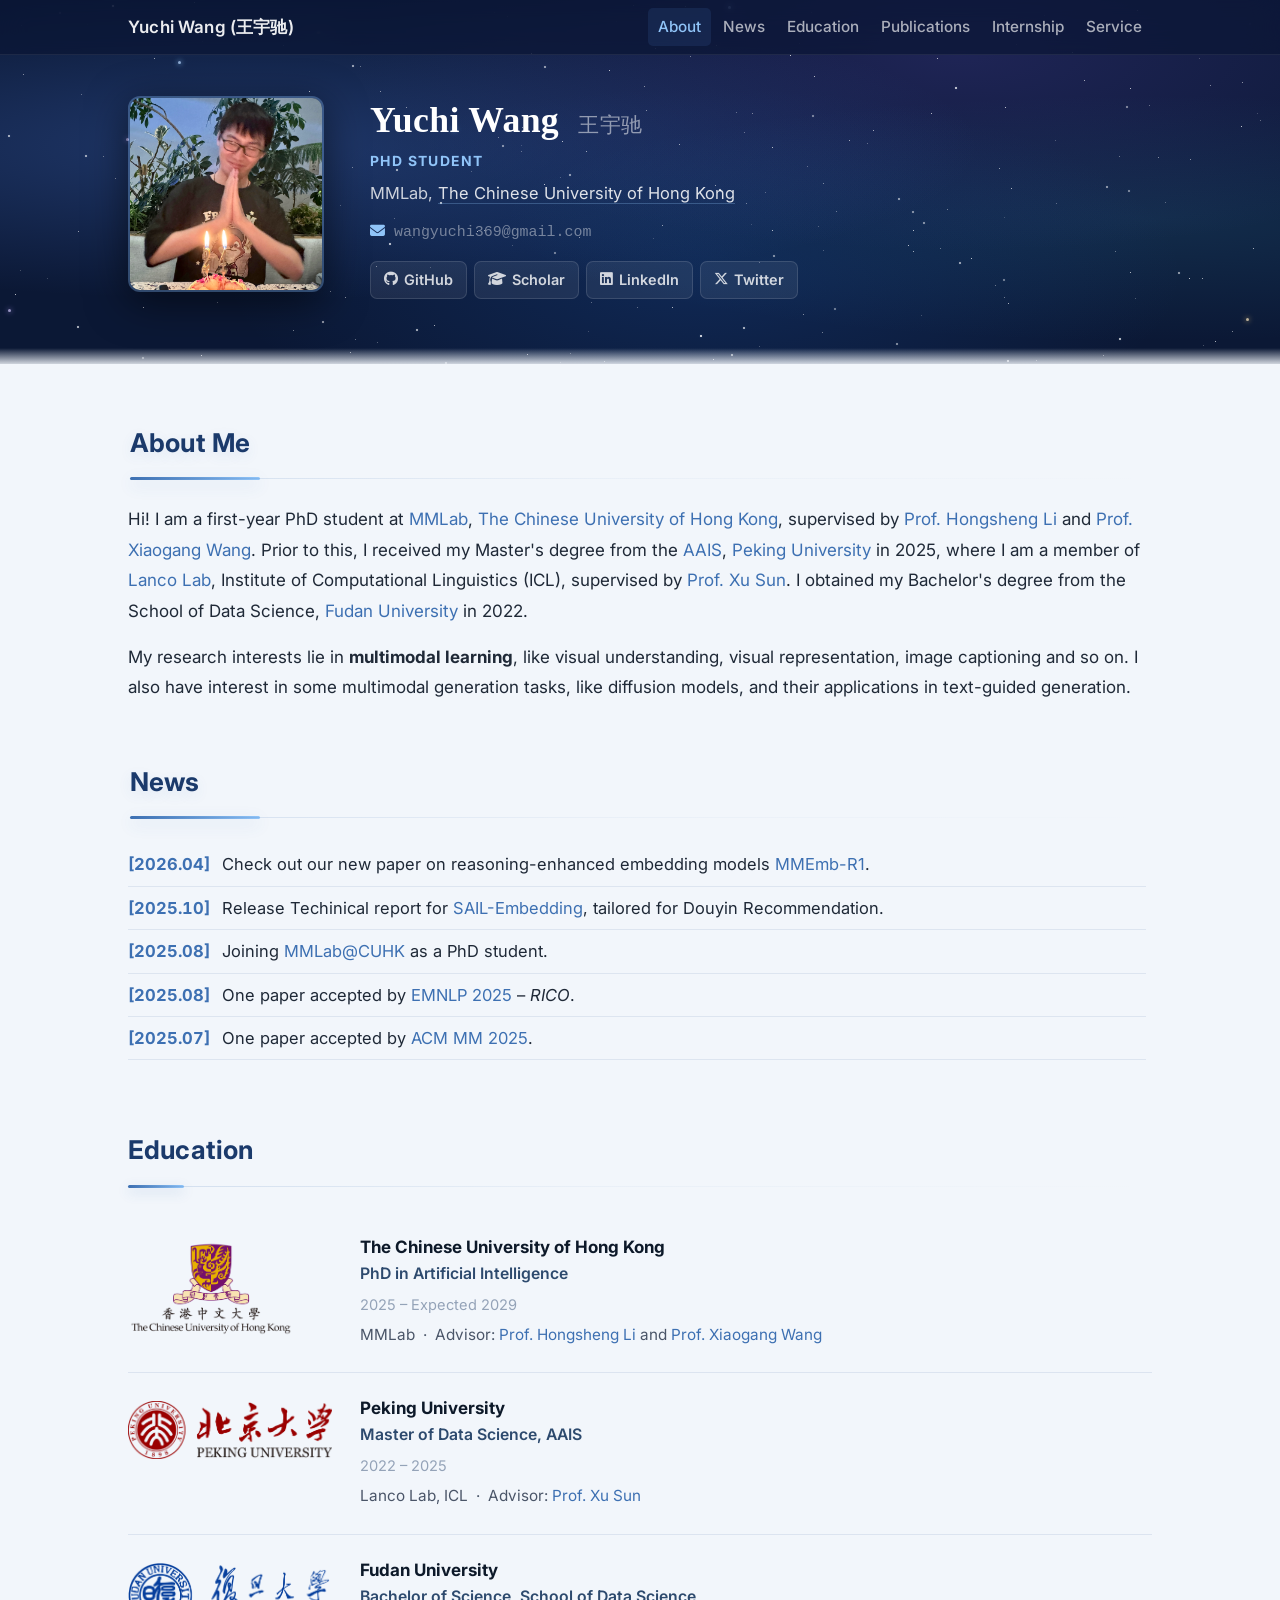
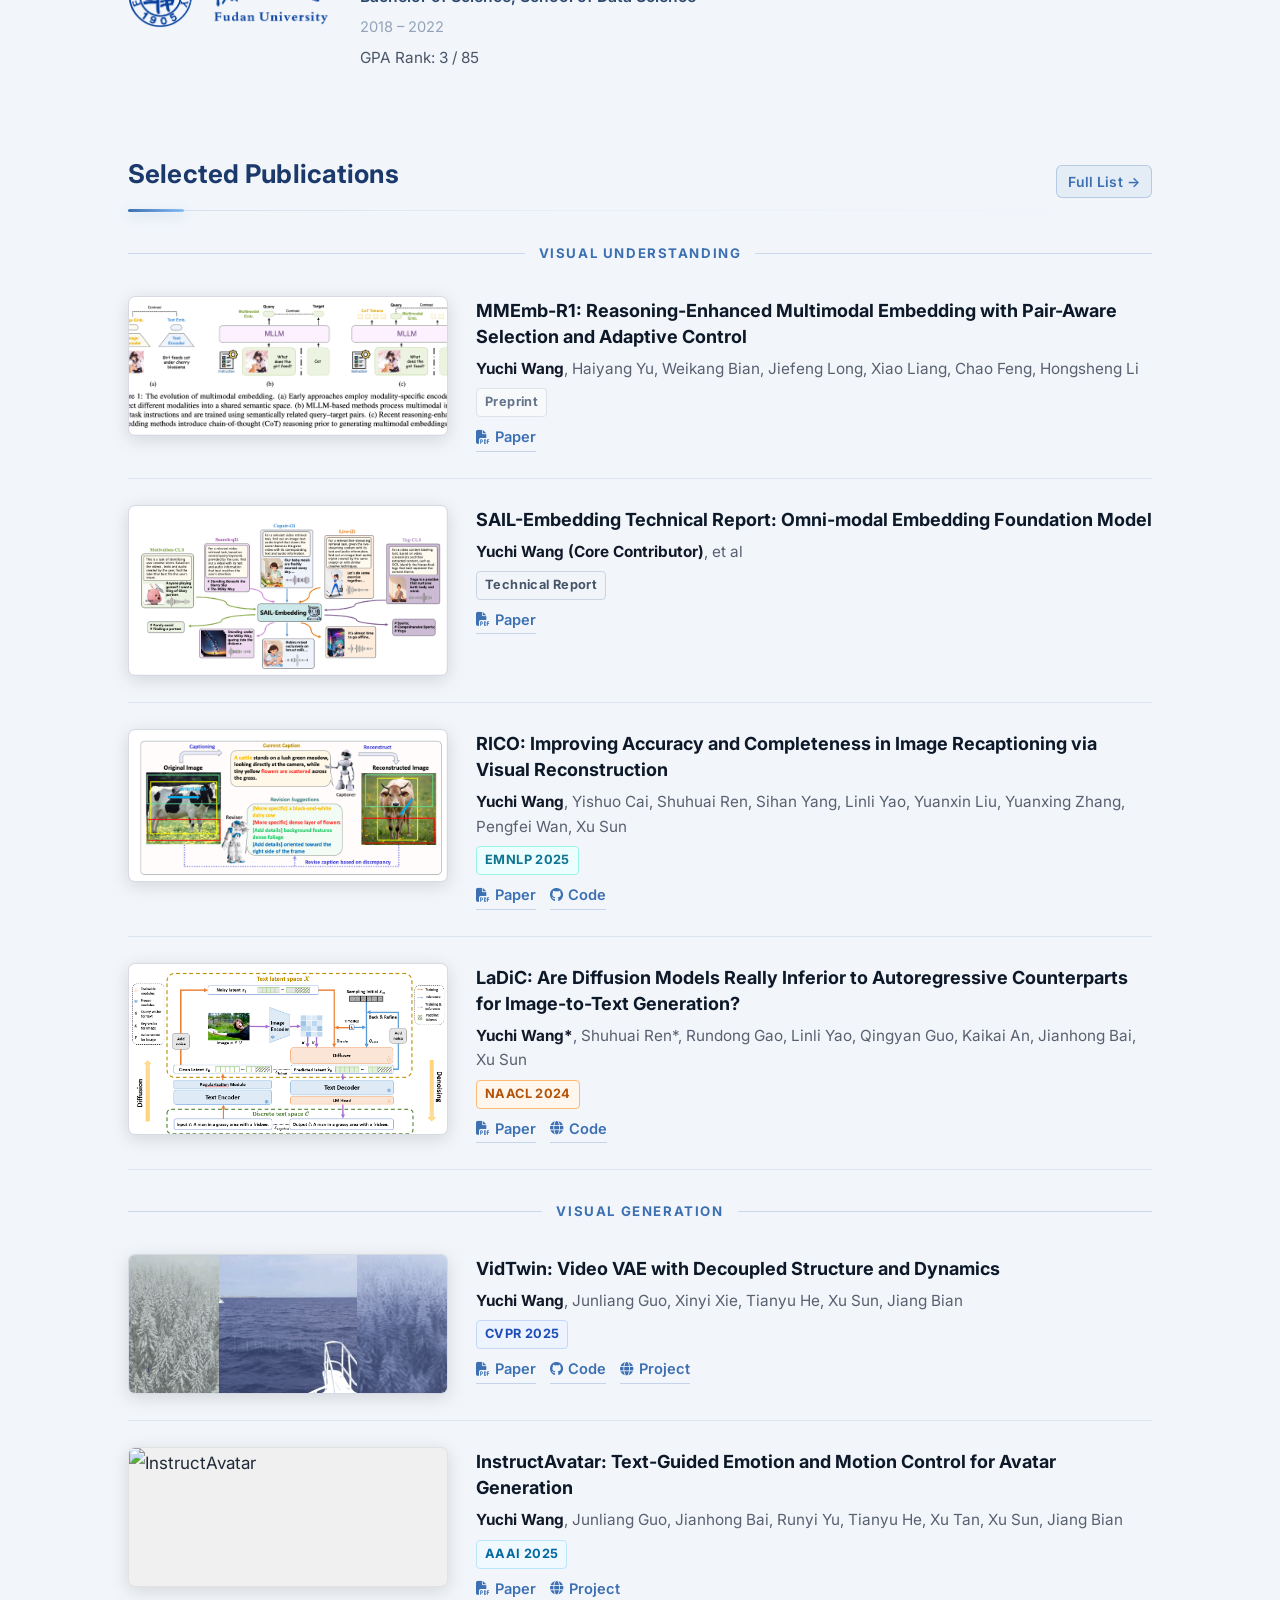
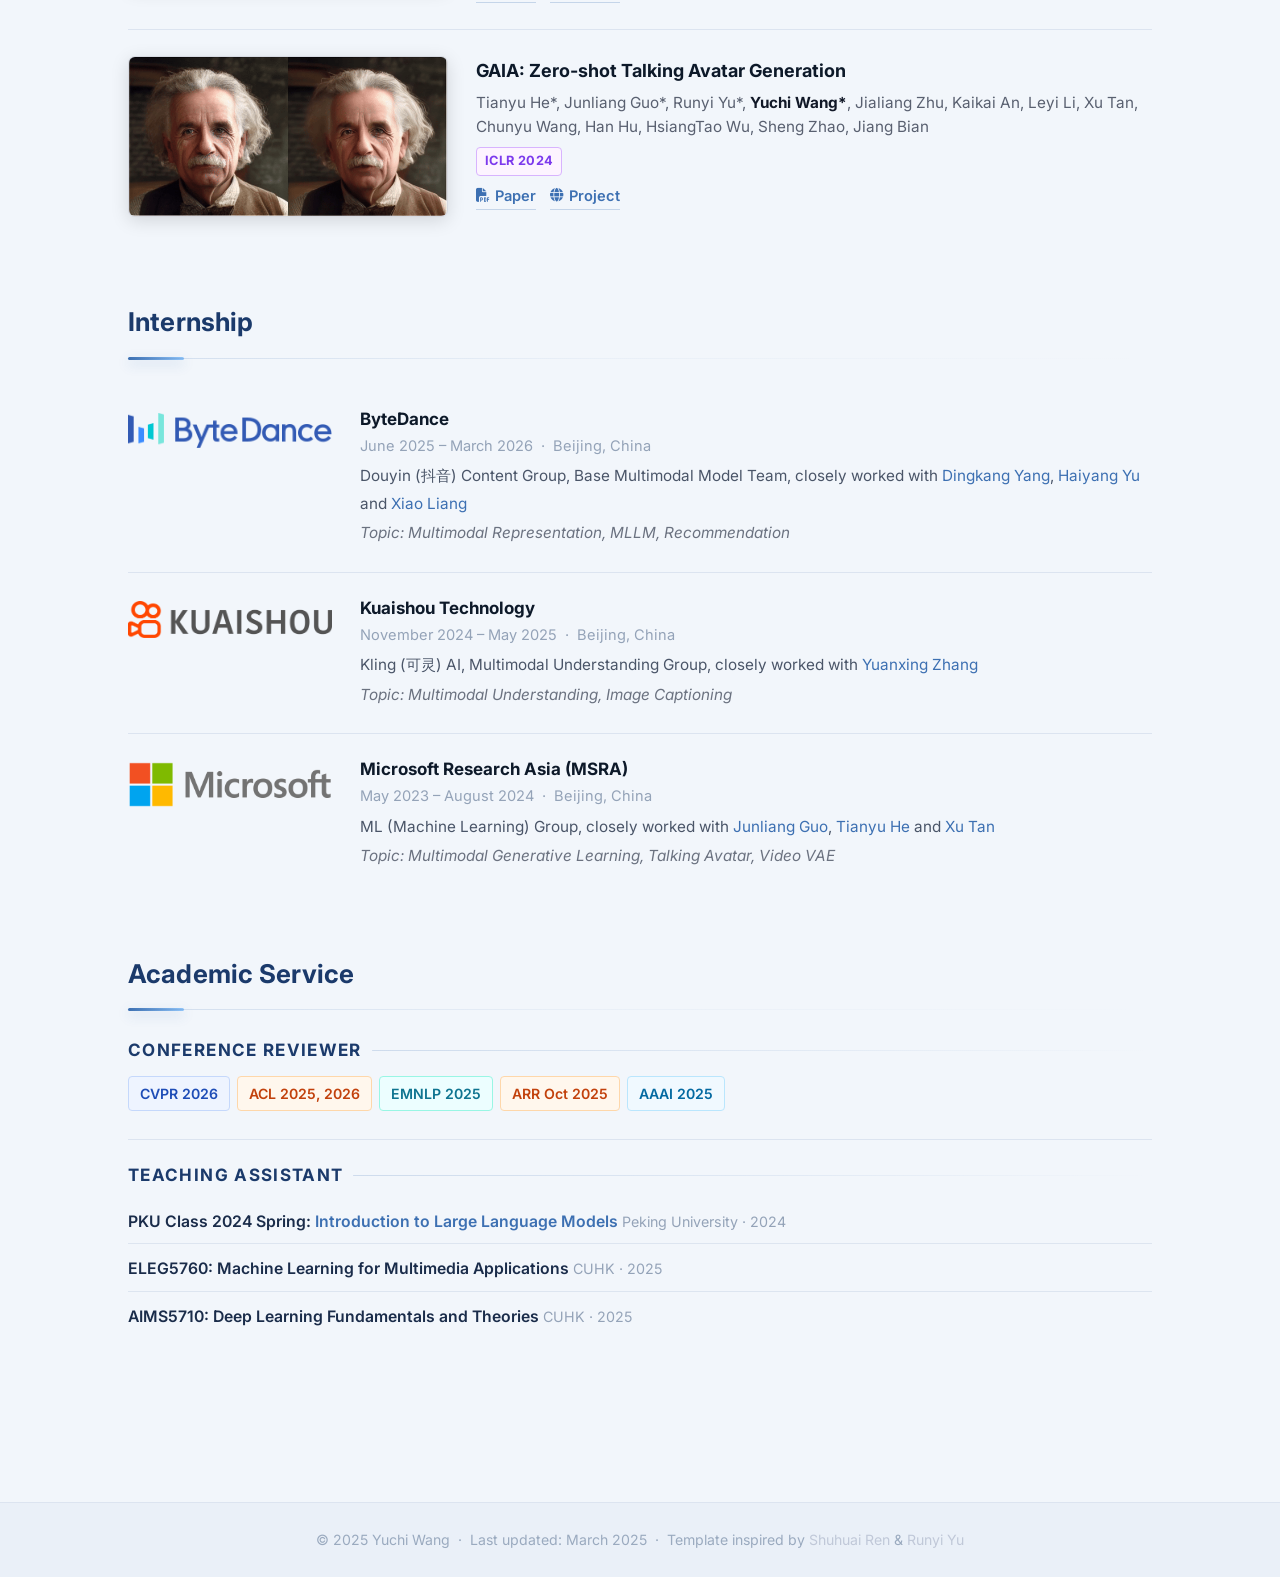
==== commit b8c8a2e7: "add new paper mmembr1 Added a new news item about a paper on reasoning-enhanced embedding models and" ====
--- a/index.html
+++ b/index.html
@@ -114,6 +114,7 @@
     <div class="news-box">
       <ul>
         <!-- <li><span class="news-date">[2025.07]</span> One paper accepted by <a href="https://aaai.org/conference/aaai/aaai-25/" target="_blank">AAAI 2025</a>.</li> -->
+        <li><span class="news-date">[2026.04]</span> Check out our new paper on reasoning-enhanced embedding models <a href="https://arxiv.org/abs/2604.06156" target="_blank">MMEmb-R1</a>.</li>
         <li><span class="news-date">[2025.10]</span> Release Techinical report for <a href="https://arxiv.org/abs/2510.12709" target="_blank">SAIL-Embedding</a>, tailored for Douyin Recommendation.</li>
         <li><span class="news-date">[2025.08]</span> Joining <a href="https://mmlab.ie.cuhk.edu.hk/" target="_blank">MMLab@CUHK</a> as a PhD student.</li>
         <li><span class="news-date">[2025.08]</span> One paper accepted by <a href="https://2025.emnlp.org/" target="_blank">EMNLP 2025</a> – <em>RICO</em>.</li>
@@ -203,7 +204,7 @@
           <span class="venue-badge badge-arxiv">Preprint</span>
         </div>
         <div class="pub-links">
-          <a href="https://arxiv.org/" target="_blank"><i class="fa fa-file-pdf"></i> Paper[Incoming]</a>
+          <a href="https://arxiv.org/abs/2604.06156" target="_blank"><i class="fa fa-file-pdf"></i> Paper </a>
         </div>
       </div>
     </div>
